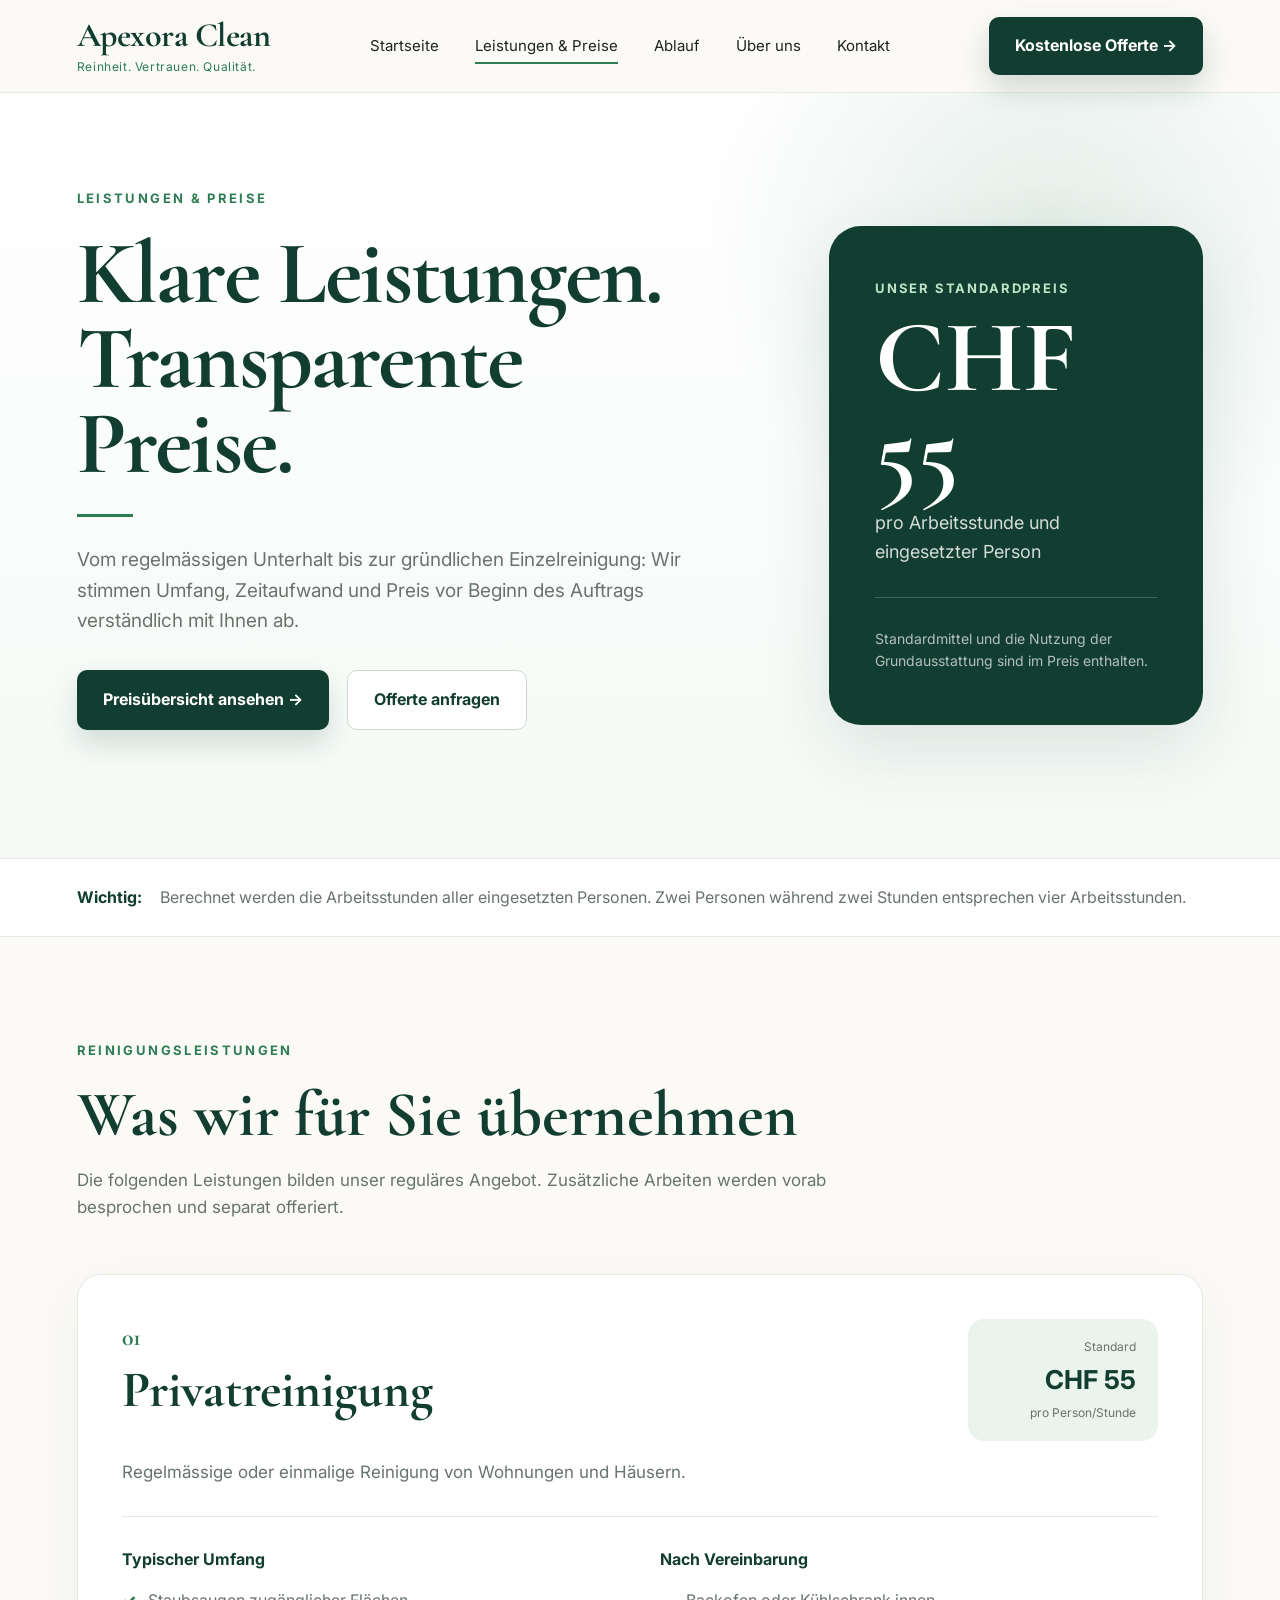
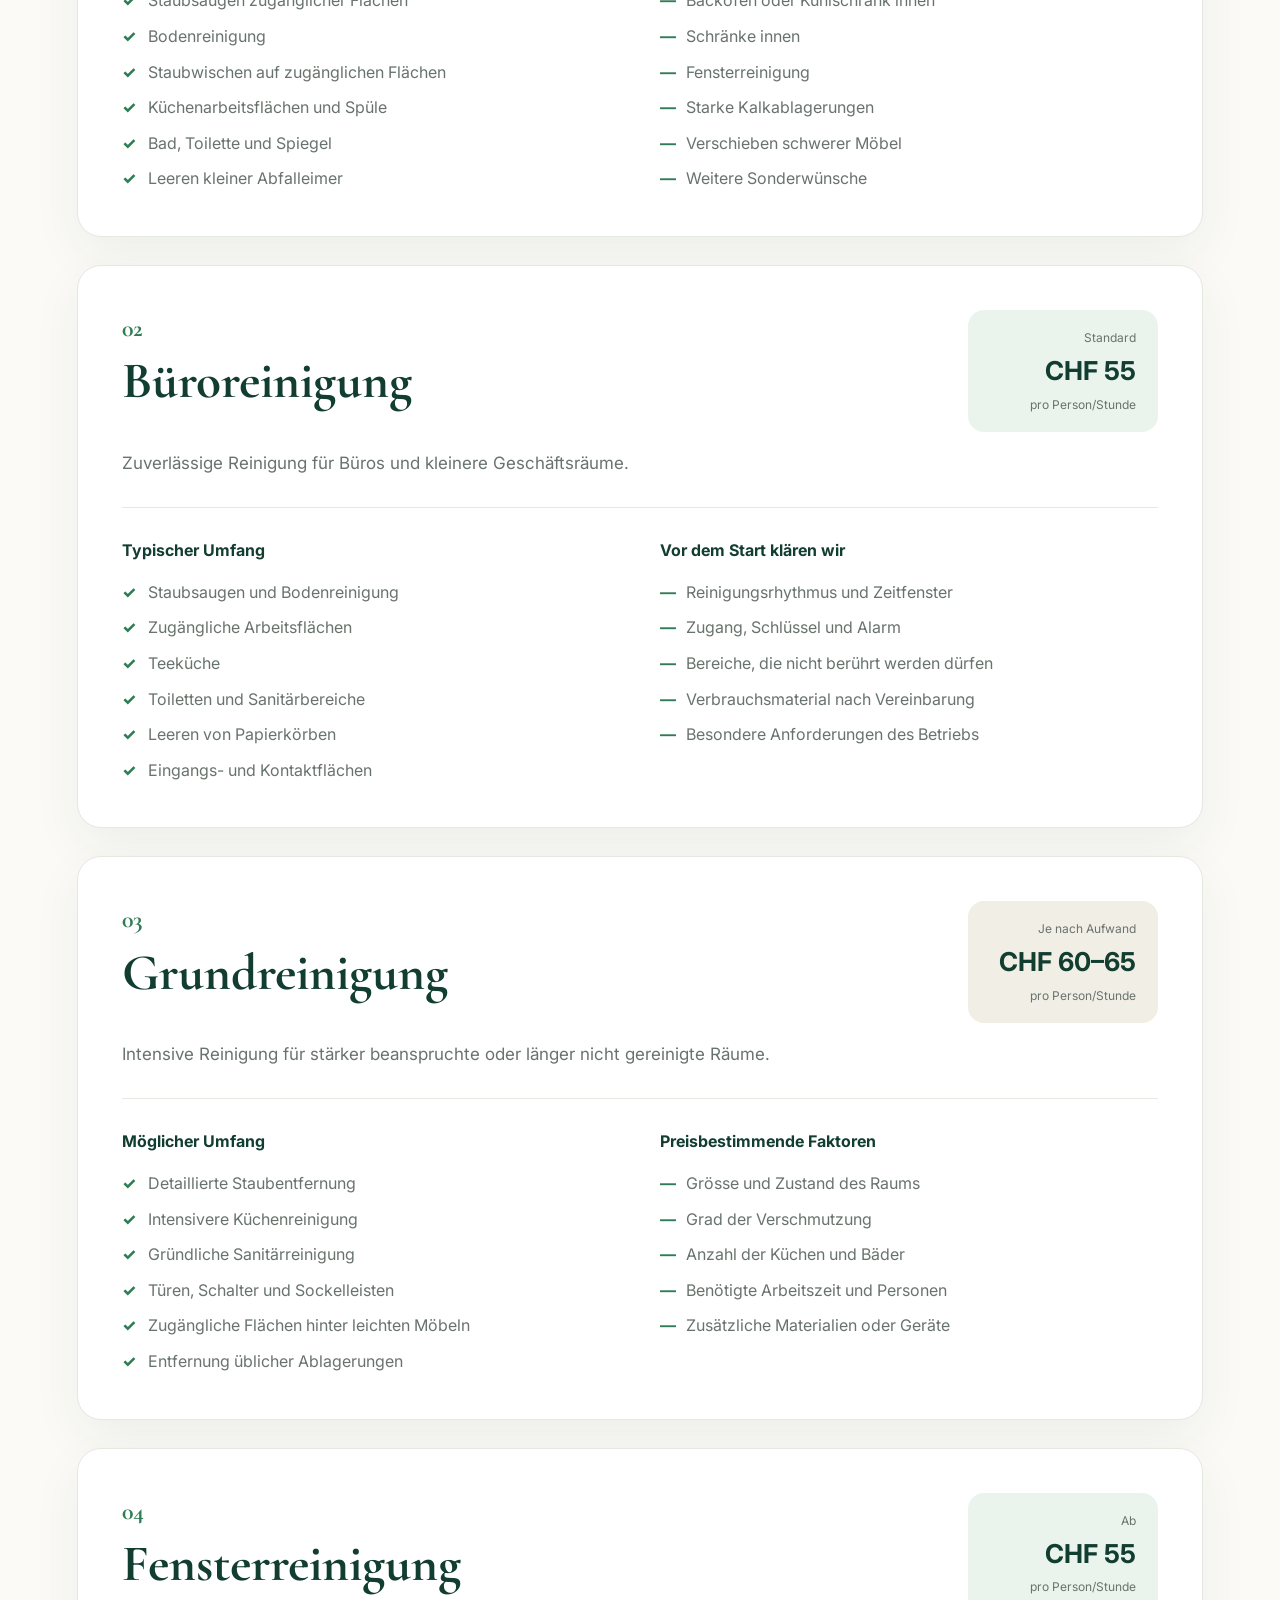
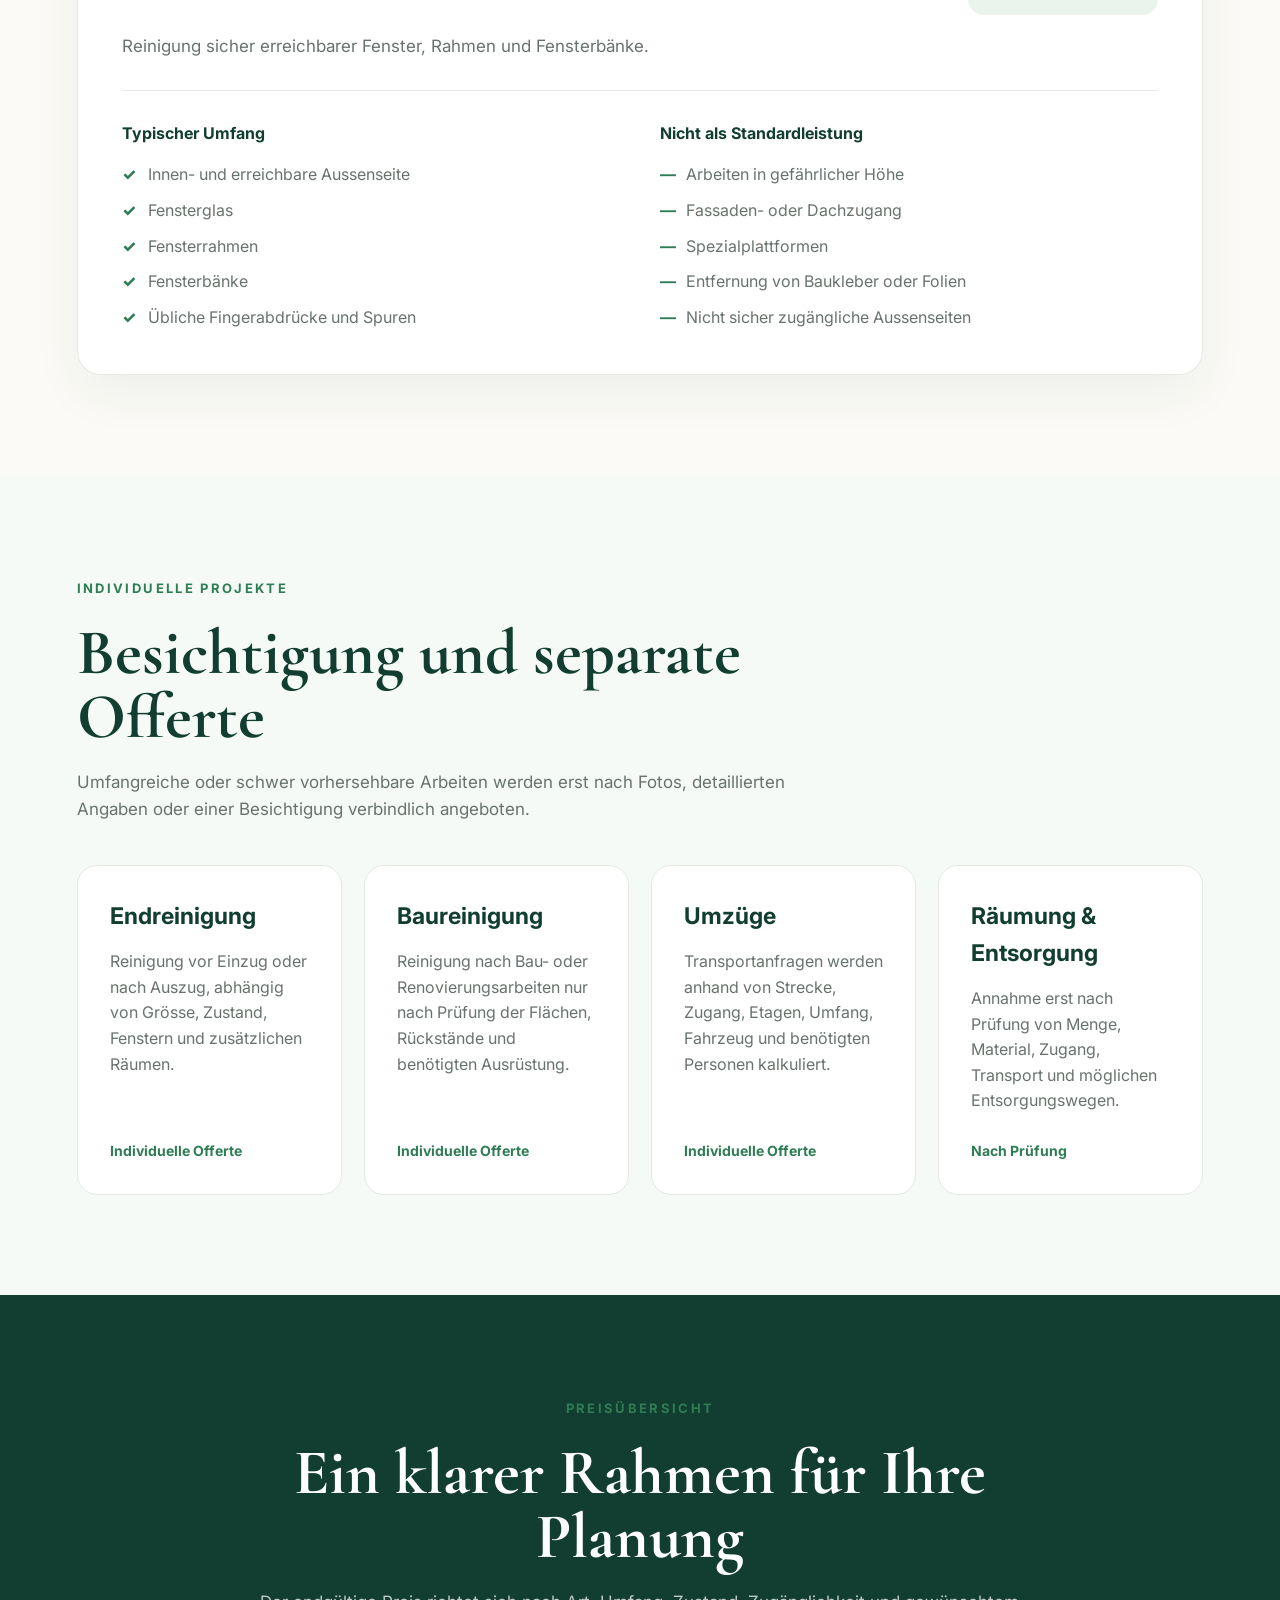
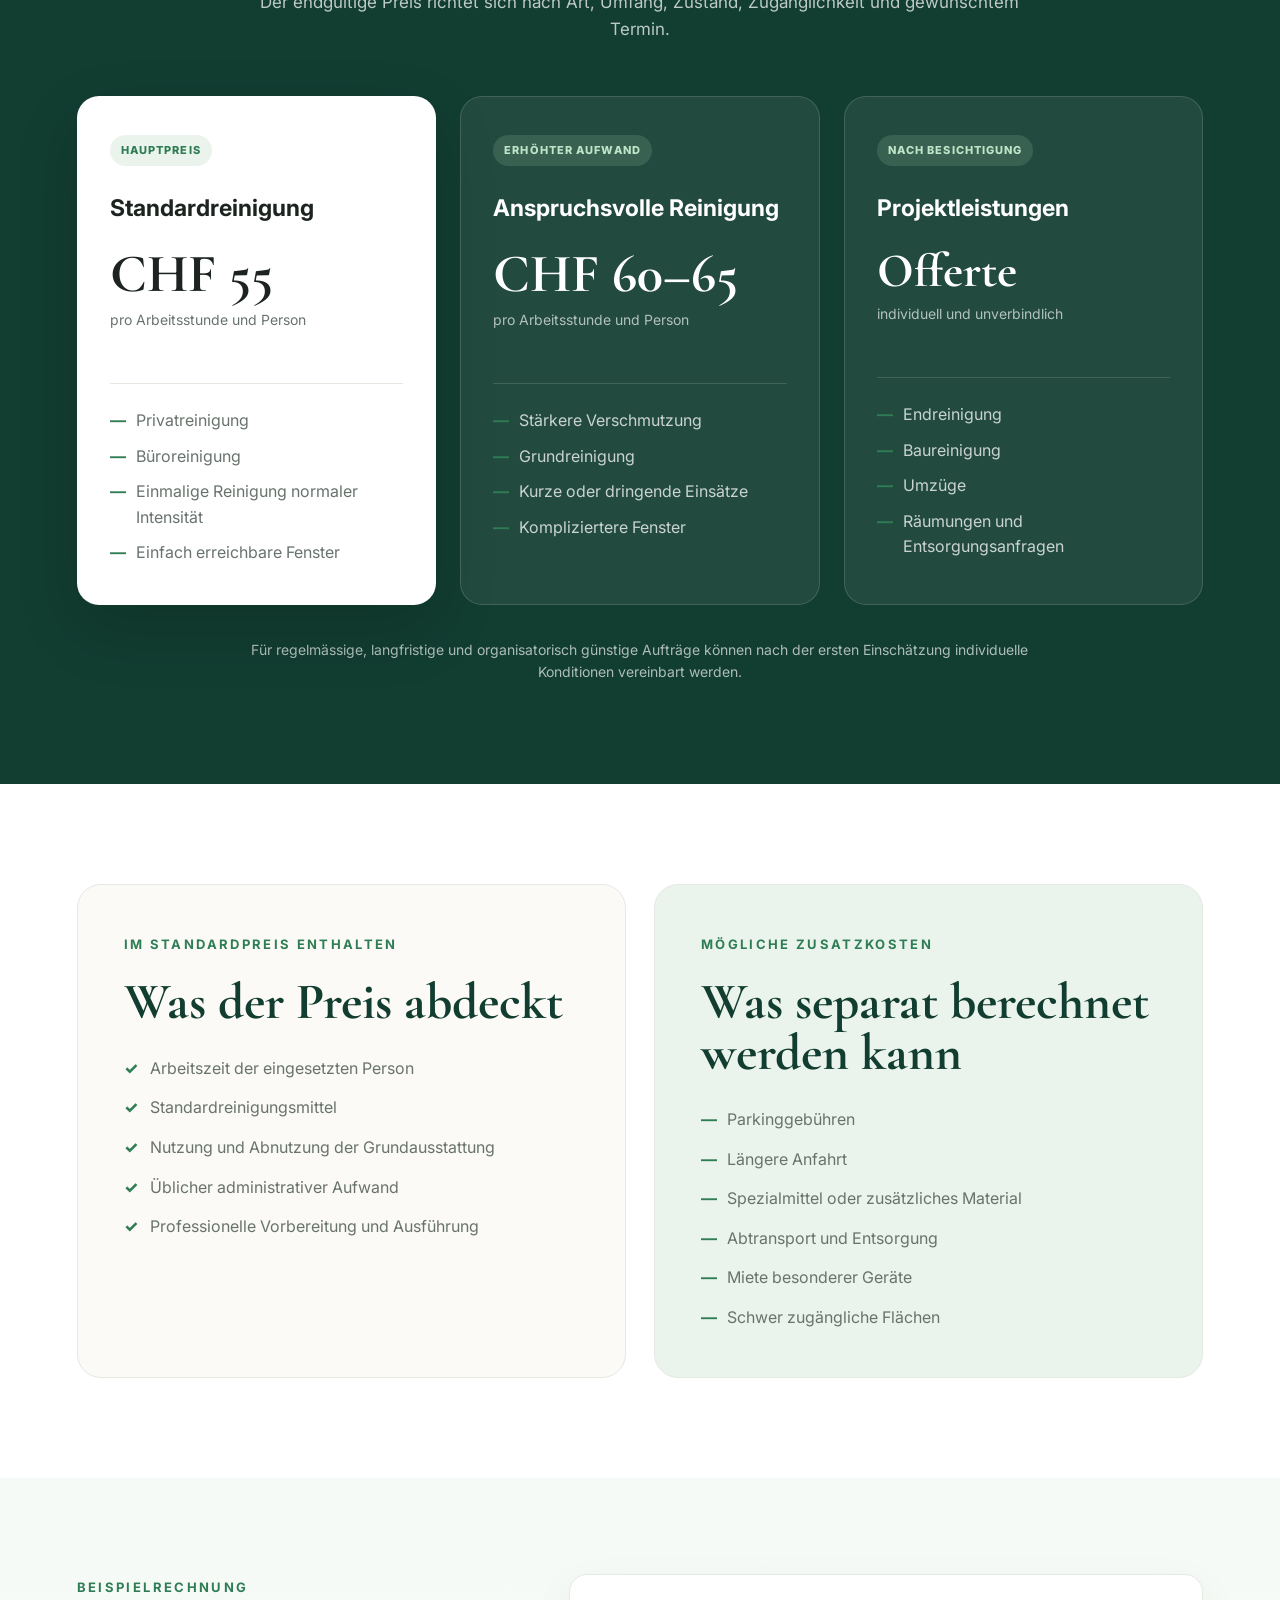
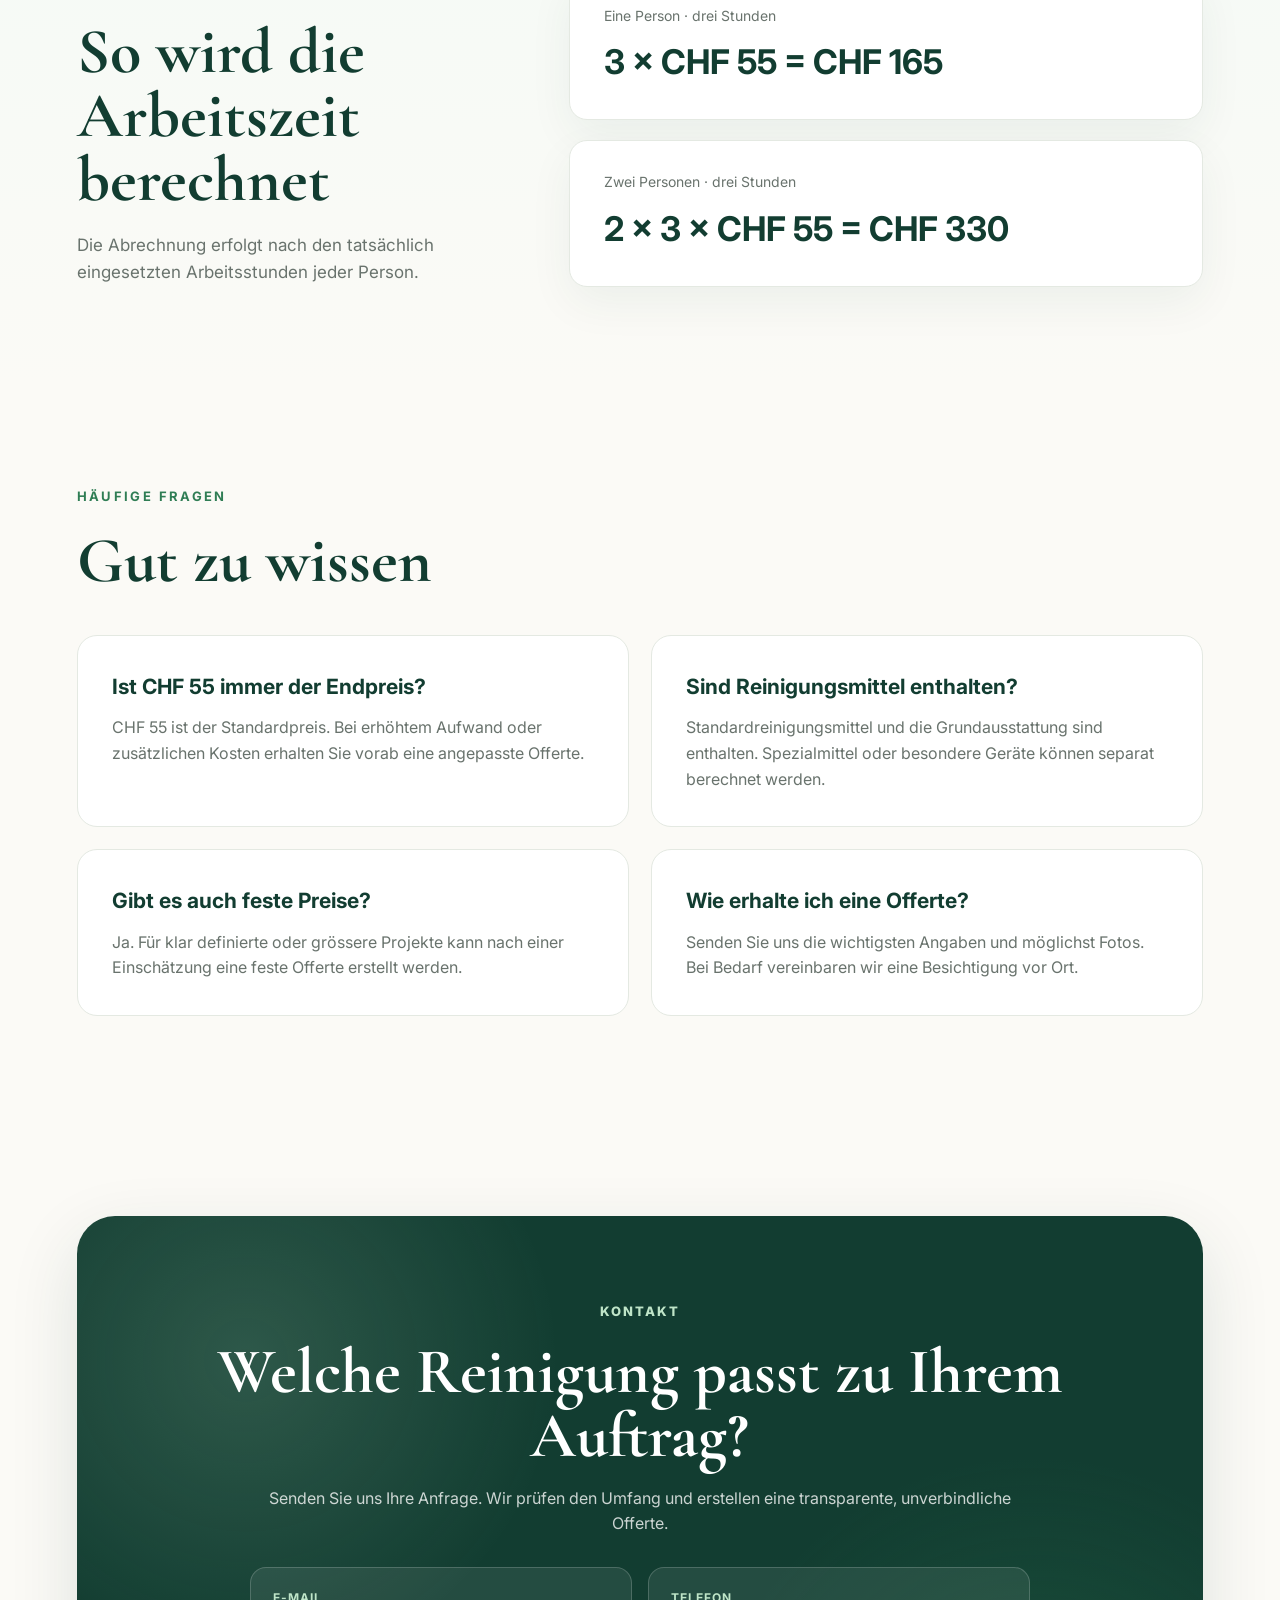
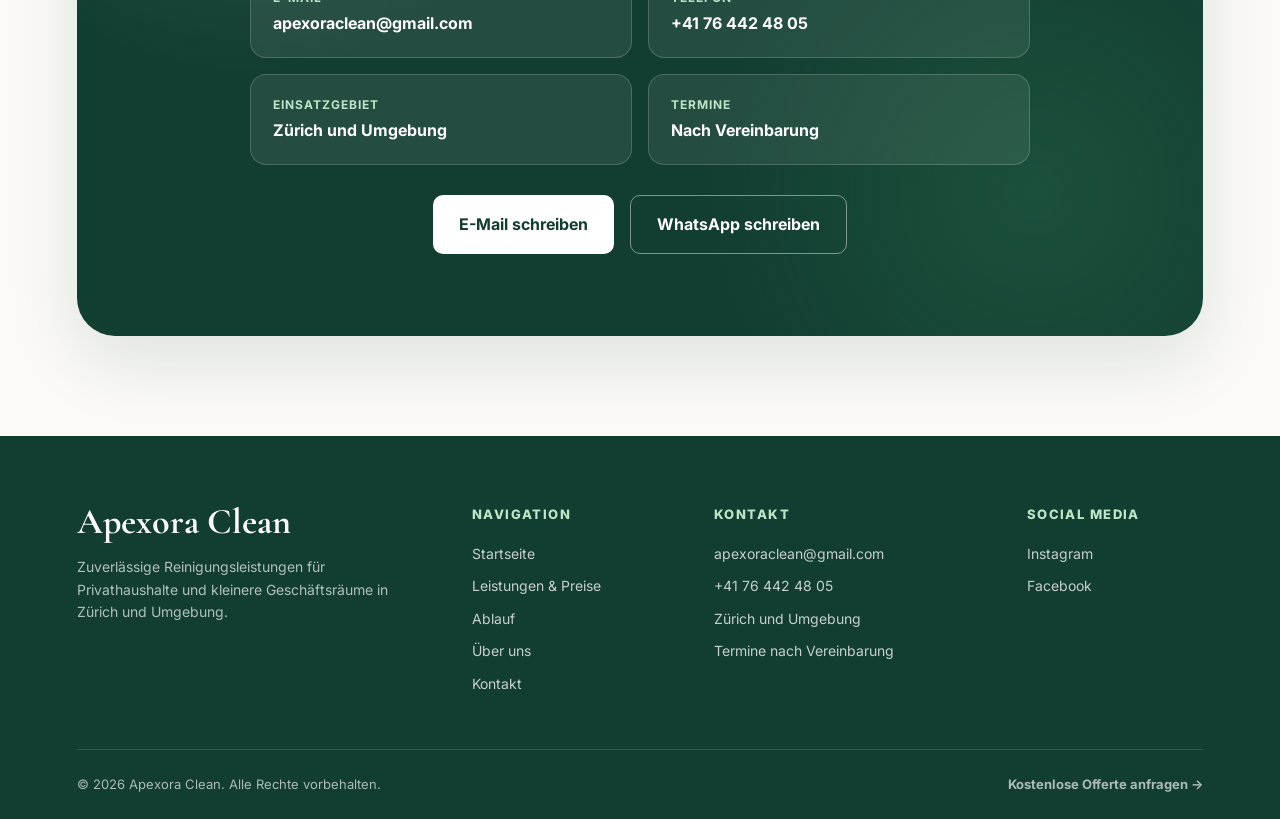
==== leistungen.html @ 1e2c1ddc "Launch Apexora Clean website" ====
<!DOCTYPE html>
<html lang="de">
<head>
  <meta charset="UTF-8">
  <meta name="viewport" content="width=device-width, initial-scale=1.0">

  <title>Leistungen & Preise | Apexora Clean</title>

  <meta
    name="description"
    content="Entdecken Sie die Reinigungsleistungen und Preise von Apexora Clean: Privatreinigung, Büroreinigung, Grundreinigung, Fensterreinigung und individuelle Offerten."
  >
  <meta name="theme-color" content="#123d31">

  <link rel="stylesheet" href="css/style.css">
</head>

<body>

<header class="header">
  <div class="container nav">

    <a href="index.html#start" class="brand" aria-label="Apexora Clean Startseite">
      <span>Apexora Clean</span>
      <small>Reinheit. Vertrauen. Qualität.</small>
    </a>

    <button
      class="menu-toggle"
      type="button"
      aria-label="Navigation öffnen"
      aria-controls="main-menu"
      aria-expanded="false"
    >
      <span></span>
      <span></span>
      <span></span>
    </button>

    <nav class="menu" id="main-menu" aria-label="Hauptnavigation">
      <a href="index.html#start">Startseite</a>
      <a href="leistungen.html" aria-current="page">Leistungen &amp; Preise</a>
      <a href="index.html#prozess">Ablauf</a>
      <a href="index.html#about">Über uns</a>
      <a href="#kontakt">Kontakt</a>
      <a href="#kontakt" class="mobile-nav-cta">Kostenlose Offerte</a>
    </nav>

    <a href="#kontakt" class="nav-btn">Kostenlose Offerte →</a>

  </div>
</header>

<main>

  <section class="page-hero">
    <div class="container page-hero-grid">

      <div class="page-hero-text">
        <span class="eyebrow">Leistungen &amp; Preise</span>

        <h1>
          Klare Leistungen.<br>
          Transparente Preise.
        </h1>

        <p>
          Vom regelmässigen Unterhalt bis zur gründlichen Einzelreinigung:
          Wir stimmen Umfang, Zeitaufwand und Preis vor Beginn des Auftrags
          verständlich mit Ihnen ab.
        </p>

        <div class="hero-actions">
          <a href="#preisuebersicht" class="btn primary">
            Preisübersicht ansehen →
          </a>

          <a href="#kontakt" class="btn secondary">
            Offerte anfragen
          </a>
        </div>
      </div>

      <aside class="price-highlight" aria-label="Standardpreis">
        <span>Unser Standardpreis</span>
        <strong>CHF 55</strong>
        <p>pro Arbeitsstunde und eingesetzter Person</p>

        <div class="price-highlight-line"></div>

        <small>
          Standardmittel und die Nutzung der Grundausstattung
          sind im Preis enthalten.
        </small>
      </aside>

    </div>
  </section>

  <section class="billing-strip" aria-label="Hinweis zur Abrechnung">
    <div class="container billing-strip-inner">
      <strong>Wichtig:</strong>
      <p>
        Berechnet werden die Arbeitsstunden aller eingesetzten Personen.
        Zwei Personen während zwei Stunden entsprechen vier Arbeitsstunden.
      </p>
    </div>
  </section>

  <section class="service-details">
    <div class="container">

      <div class="section-heading">
        <span>Reinigungsleistungen</span>
        <h2>Was wir für Sie übernehmen</h2>
        <p>
          Die folgenden Leistungen bilden unser reguläres Angebot.
          Zusätzliche Arbeiten werden vorab besprochen und separat offeriert.
        </p>
      </div>

      <div class="detail-grid">

        <article class="service-detail-card" id="privatreinigung">
          <div class="detail-card-head">
            <div>
              <span class="service-number">01</span>
              <h3>Privatreinigung</h3>
            </div>
            <div class="price-tag">
              <small>Standard</small>
              <strong>CHF 55</strong>
              <span>pro Person/Stunde</span>
            </div>
          </div>

          <p class="detail-intro">
            Regelmässige oder einmalige Reinigung von Wohnungen und Häusern.
          </p>

          <div class="detail-columns">
            <div>
              <h4>Typischer Umfang</h4>
              <ul class="check-list">
                <li>Staubsaugen zugänglicher Flächen</li>
                <li>Bodenreinigung</li>
                <li>Staubwischen auf zugänglichen Flächen</li>
                <li>Küchenarbeitsflächen und Spüle</li>
                <li>Bad, Toilette und Spiegel</li>
                <li>Leeren kleiner Abfalleimer</li>
              </ul>
            </div>

            <div>
              <h4>Nach Vereinbarung</h4>
              <ul class="plain-list">
                <li>Backofen oder Kühlschrank innen</li>
                <li>Schränke innen</li>
                <li>Fensterreinigung</li>
                <li>Starke Kalkablagerungen</li>
                <li>Verschieben schwerer Möbel</li>
                <li>Weitere Sonderwünsche</li>
              </ul>
            </div>
          </div>
        </article>

        <article class="service-detail-card" id="bueroreinigung">
          <div class="detail-card-head">
            <div>
              <span class="service-number">02</span>
              <h3>Büroreinigung</h3>
            </div>
            <div class="price-tag">
              <small>Standard</small>
              <strong>CHF 55</strong>
              <span>pro Person/Stunde</span>
            </div>
          </div>

          <p class="detail-intro">
            Zuverlässige Reinigung für Büros und kleinere Geschäftsräume.
          </p>

          <div class="detail-columns">
            <div>
              <h4>Typischer Umfang</h4>
              <ul class="check-list">
                <li>Staubsaugen und Bodenreinigung</li>
                <li>Zugängliche Arbeitsflächen</li>
                <li>Teeküche</li>
                <li>Toiletten und Sanitärbereiche</li>
                <li>Leeren von Papierkörben</li>
                <li>Eingangs- und Kontaktflächen</li>
              </ul>
            </div>

            <div>
              <h4>Vor dem Start klären wir</h4>
              <ul class="plain-list">
                <li>Reinigungsrhythmus und Zeitfenster</li>
                <li>Zugang, Schlüssel und Alarm</li>
                <li>Bereiche, die nicht berührt werden dürfen</li>
                <li>Verbrauchsmaterial nach Vereinbarung</li>
                <li>Besondere Anforderungen des Betriebs</li>
              </ul>
            </div>
          </div>
        </article>

        <article class="service-detail-card" id="grundreinigung">
          <div class="detail-card-head">
            <div>
              <span class="service-number">03</span>
              <h3>Grundreinigung</h3>
            </div>
            <div class="price-tag price-tag-premium">
              <small>Je nach Aufwand</small>
              <strong>CHF 60–65</strong>
              <span>pro Person/Stunde</span>
            </div>
          </div>

          <p class="detail-intro">
            Intensive Reinigung für stärker beanspruchte oder länger nicht
            gereinigte Räume.
          </p>

          <div class="detail-columns">
            <div>
              <h4>Möglicher Umfang</h4>
              <ul class="check-list">
                <li>Detaillierte Staubentfernung</li>
                <li>Intensivere Küchenreinigung</li>
                <li>Gründliche Sanitärreinigung</li>
                <li>Türen, Schalter und Sockelleisten</li>
                <li>Zugängliche Flächen hinter leichten Möbeln</li>
                <li>Entfernung üblicher Ablagerungen</li>
              </ul>
            </div>

            <div>
              <h4>Preisbestimmende Faktoren</h4>
              <ul class="plain-list">
                <li>Grösse und Zustand des Raums</li>
                <li>Grad der Verschmutzung</li>
                <li>Anzahl der Küchen und Bäder</li>
                <li>Benötigte Arbeitszeit und Personen</li>
                <li>Zusätzliche Materialien oder Geräte</li>
              </ul>
            </div>
          </div>
        </article>

        <article class="service-detail-card" id="fensterreinigung">
          <div class="detail-card-head">
            <div>
              <span class="service-number">04</span>
              <h3>Fensterreinigung</h3>
            </div>
            <div class="price-tag">
              <small>Ab</small>
              <strong>CHF 55</strong>
              <span>pro Person/Stunde</span>
            </div>
          </div>

          <p class="detail-intro">
            Reinigung sicher erreichbarer Fenster, Rahmen und Fensterbänke.
          </p>

          <div class="detail-columns">
            <div>
              <h4>Typischer Umfang</h4>
              <ul class="check-list">
                <li>Innen- und erreichbare Aussenseite</li>
                <li>Fensterglas</li>
                <li>Fensterrahmen</li>
                <li>Fensterbänke</li>
                <li>Übliche Fingerabdrücke und Spuren</li>
              </ul>
            </div>

            <div>
              <h4>Nicht als Standardleistung</h4>
              <ul class="plain-list">
                <li>Arbeiten in gefährlicher Höhe</li>
                <li>Fassaden- oder Dachzugang</li>
                <li>Spezialplattformen</li>
                <li>Entfernung von Baukleber oder Folien</li>
                <li>Nicht sicher zugängliche Aussenseiten</li>
              </ul>
            </div>
          </div>
        </article>

      </div>

    </div>
  </section>

  <section class="project-services">
    <div class="container">

      <div class="section-heading compact-heading">
        <span>Individuelle Projekte</span>
        <h2>Besichtigung und separate Offerte</h2>
        <p>
          Umfangreiche oder schwer vorhersehbare Arbeiten werden erst nach
          Fotos, detaillierten Angaben oder einer Besichtigung verbindlich angeboten.
        </p>
      </div>

      <div class="project-grid">

        <article class="project-card">
          <h3>Endreinigung</h3>
          <p>
            Reinigung vor Einzug oder nach Auszug, abhängig von Grösse,
            Zustand, Fenstern und zusätzlichen Räumen.
          </p>
          <strong>Individuelle Offerte</strong>
        </article>

        <article class="project-card">
          <h3>Baureinigung</h3>
          <p>
            Reinigung nach Bau- oder Renovierungsarbeiten nur nach Prüfung
            der Flächen, Rückstände und benötigten Ausrüstung.
          </p>
          <strong>Individuelle Offerte</strong>
        </article>

        <article class="project-card">
          <h3>Umzüge</h3>
          <p>
            Transportanfragen werden anhand von Strecke, Zugang, Etagen,
            Umfang, Fahrzeug und benötigten Personen kalkuliert.
          </p>
          <strong>Individuelle Offerte</strong>
        </article>

        <article class="project-card">
          <h3>Räumung &amp; Entsorgung</h3>
          <p>
            Annahme erst nach Prüfung von Menge, Material, Zugang,
            Transport und möglichen Entsorgungswegen.
          </p>
          <strong>Nach Prüfung</strong>
        </article>

      </div>

    </div>
  </section>

  <section class="pricing-overview" id="preisuebersicht">
    <div class="container">

      <div class="section-heading center-light">
        <span>Preisübersicht</span>
        <h2>Ein klarer Rahmen für Ihre Planung</h2>
        <p>
          Der endgültige Preis richtet sich nach Art, Umfang, Zustand,
          Zugänglichkeit und gewünschtem Termin.
        </p>
      </div>

      <div class="pricing-grid">

        <article class="pricing-card featured-pricing">
          <span class="pricing-label">Hauptpreis</span>
          <h3>Standardreinigung</h3>
          <strong class="pricing-value">CHF 55</strong>
          <p class="pricing-unit">pro Arbeitsstunde und Person</p>

          <ul class="pricing-list">
            <li>Privatreinigung</li>
            <li>Büroreinigung</li>
            <li>Einmalige Reinigung normaler Intensität</li>
            <li>Einfach erreichbare Fenster</li>
          </ul>
        </article>

        <article class="pricing-card">
          <span class="pricing-label">Erhöhter Aufwand</span>
          <h3>Anspruchsvolle Reinigung</h3>
          <strong class="pricing-value">CHF 60–65</strong>
          <p class="pricing-unit">pro Arbeitsstunde und Person</p>

          <ul class="pricing-list">
            <li>Stärkere Verschmutzung</li>
            <li>Grundreinigung</li>
            <li>Kurze oder dringende Einsätze</li>
            <li>Kompliziertere Fenster</li>
          </ul>
        </article>

        <article class="pricing-card">
          <span class="pricing-label">Nach Besichtigung</span>
          <h3>Projektleistungen</h3>
          <strong class="pricing-value pricing-text-value">Offerte</strong>
          <p class="pricing-unit">individuell und unverbindlich</p>

          <ul class="pricing-list">
            <li>Endreinigung</li>
            <li>Baureinigung</li>
            <li>Umzüge</li>
            <li>Räumungen und Entsorgungsanfragen</li>
          </ul>
        </article>

      </div>

      <p class="pricing-footnote">
        Für regelmässige, langfristige und organisatorisch günstige Aufträge
        können nach der ersten Einschätzung individuelle Konditionen vereinbart werden.
      </p>

    </div>
  </section>

  <section class="price-info">
    <div class="container price-info-grid">

      <article class="info-card">
        <span>Im Standardpreis enthalten</span>
        <h2>Was der Preis abdeckt</h2>

        <ul class="check-list large-list">
          <li>Arbeitszeit der eingesetzten Person</li>
          <li>Standardreinigungsmittel</li>
          <li>Nutzung und Abnutzung der Grundausstattung</li>
          <li>Üblicher administrativer Aufwand</li>
          <li>Professionelle Vorbereitung und Ausführung</li>
        </ul>
      </article>

      <article class="info-card info-card-soft">
        <span>Mögliche Zusatzkosten</span>
        <h2>Was separat berechnet werden kann</h2>

        <ul class="plain-list large-list">
          <li>Parkinggebühren</li>
          <li>Längere Anfahrt</li>
          <li>Spezialmittel oder zusätzliches Material</li>
          <li>Abtransport und Entsorgung</li>
          <li>Miete besonderer Geräte</li>
          <li>Schwer zugängliche Flächen</li>
        </ul>
      </article>

    </div>
  </section>

  <section class="calculation">
    <div class="container calculation-grid">

      <div class="calculation-text">
        <span>Beispielrechnung</span>
        <h2>So wird die Arbeitszeit berechnet</h2>
        <p>
          Die Abrechnung erfolgt nach den tatsächlich eingesetzten
          Arbeitsstunden jeder Person.
        </p>
      </div>

      <div class="calculation-examples">

        <div class="calculation-card">
          <span>Eine Person · drei Stunden</span>
          <strong>3 × CHF 55 = CHF 165</strong>
        </div>

        <div class="calculation-card">
          <span>Zwei Personen · drei Stunden</span>
          <strong>2 × 3 × CHF 55 = CHF 330</strong>
        </div>

      </div>

    </div>
  </section>

  <section class="faq-section">
    <div class="container">

      <div class="section-heading compact-heading">
        <span>Häufige Fragen</span>
        <h2>Gut zu wissen</h2>
      </div>

      <div class="faq-grid">

        <article class="faq-card">
          <h3>Ist CHF 55 immer der Endpreis?</h3>
          <p>
            CHF 55 ist der Standardpreis. Bei erhöhtem Aufwand oder
            zusätzlichen Kosten erhalten Sie vorab eine angepasste Offerte.
          </p>
        </article>

        <article class="faq-card">
          <h3>Sind Reinigungsmittel enthalten?</h3>
          <p>
            Standardreinigungsmittel und die Grundausstattung sind enthalten.
            Spezialmittel oder besondere Geräte können separat berechnet werden.
          </p>
        </article>

        <article class="faq-card">
          <h3>Gibt es auch feste Preise?</h3>
          <p>
            Ja. Für klar definierte oder grössere Projekte kann nach einer
            Einschätzung eine feste Offerte erstellt werden.
          </p>
        </article>

        <article class="faq-card">
          <h3>Wie erhalte ich eine Offerte?</h3>
          <p>
            Senden Sie uns die wichtigsten Angaben und möglichst Fotos.
            Bei Bedarf vereinbaren wir eine Besichtigung vor Ort.
          </p>
        </article>

      </div>

    </div>
  </section>

  <section class="contact" id="kontakt">
    <div class="container contact-box">

      <span class="contact-kicker">Kontakt</span>

      <h2>Welche Reinigung passt zu Ihrem Auftrag?</h2>

      <p>
        Senden Sie uns Ihre Anfrage. Wir prüfen den Umfang und erstellen
        eine transparente, unverbindliche Offerte.
      </p>

      <div class="contact-details" aria-label="Kontaktdaten">
        <a class="contact-detail" href="mailto:apexoraclean@gmail.com">
          <small>E-Mail</small>
          <strong>apexoraclean@gmail.com</strong>
        </a>

        <a class="contact-detail" href="tel:+41764424805">
          <small>Telefon</small>
          <strong>+41 76 442 48 05</strong>
        </a>

        <div class="contact-detail">
          <small>Einsatzgebiet</small>
          <strong>Zürich und Umgebung</strong>
        </div>

        <div class="contact-detail">
          <small>Termine</small>
          <strong>Nach Vereinbarung</strong>
        </div>
      </div>

      <div class="contact-actions">
        <a
          href="mailto:apexoraclean@gmail.com?subject=Anfrage%20für%20eine%20Offerte"
          class="btn contact-primary"
        >
          E-Mail schreiben
        </a>

        <a
          href="https://wa.me/41764424805?text=Guten%20Tag%2C%20ich%20interessiere%20mich%20f%C3%BCr%20eine%20Offerte%20von%20Apexora%20Clean."
          class="btn contact-secondary"
          target="_blank"
          rel="noopener noreferrer"
        >
          WhatsApp schreiben
        </a>
      </div>

    </div>
  </section>

</main>

<footer class="footer">
  <div class="container footer-main">

    <div class="footer-brand">
      <a href="index.html#start" class="footer-logo">Apexora Clean</a>
      <p>
        Zuverlässige Reinigungsleistungen für Privathaushalte und kleinere
        Geschäftsräume in Zürich und Umgebung.
      </p>
    </div>

    <div class="footer-column">
      <h3>Navigation</h3>
      <a href="index.html#start">Startseite</a>
      <a href="leistungen.html">Leistungen &amp; Preise</a>
      <a href="index.html#prozess">Ablauf</a>
      <a href="index.html#about">Über uns</a>
      <a href="index.html#kontakt">Kontakt</a>
    </div>

    <div class="footer-column">
      <h3>Kontakt</h3>
      <a href="mailto:apexoraclean@gmail.com">apexoraclean@gmail.com</a>
      <a href="tel:+41764424805">+41 76 442 48 05</a>
      <span>Zürich und Umgebung</span>
      <span>Termine nach Vereinbarung</span>
    </div>

    <div class="footer-column">
      <h3>Social Media</h3>
      <a
        href="https://www.instagram.com/apexoraclean/"
        target="_blank"
        rel="noopener noreferrer"
      >
        Instagram
      </a>
      <a
        href="https://www.facebook.com/profile.php?id=61560165885772"
        target="_blank"
        rel="noopener noreferrer"
      >
        Facebook
      </a>
    </div>

  </div>

  <div class="container footer-bottom">
    <p>© 2026 Apexora Clean. Alle Rechte vorbehalten.</p>
    <a href="index.html#kontakt">Kostenlose Offerte anfragen →</a>
  </div>
</footer>

<script src="js/app.js"></script>

</body>
</html>
---- css/style.css ----
@import url("https://fonts.googleapis.com/css2?family=Cormorant+Garamond:wght@500;600;700&family=Inter:wght@400;500;600;700;800&display=swap");

:root {
  --green-dark: #123d31;
  --green-main: #2f7d54;
  --green-soft: #eaf4ec;
  --green-pale: #f5faf6;
  --cream: #fbfaf6;
  --text: #1d2420;
  --muted: #69736d;
  --line: #e4e9e2;
  --white: #ffffff;
  --shadow: 0 24px 70px rgba(18, 61, 49, 0.12);
}

* {
  margin: 0;
  padding: 0;
  box-sizing: border-box;
}

html {
  scroll-behavior: smooth;
  scroll-padding-top: 110px;
}

body {
  min-width: 320px;
  font-family: "Inter", Arial, sans-serif;
  background: var(--cream);
  color: var(--text);
  line-height: 1.6;
}

body.menu-open {
  overflow: hidden;
}

img {
  max-width: 100%;
  display: block;
}

a {
  color: inherit;
  text-decoration: none;
}

button,
a {
  -webkit-tap-highlight-color: transparent;
}

a:focus-visible,
button:focus-visible {
  outline: 3px solid rgba(47, 125, 84, 0.45);
  outline-offset: 4px;
}

.container {
  width: min(1320px, 88%);
  margin: 0 auto;
}

/* HEADER */

.header {
  position: sticky;
  top: 0;
  z-index: 100;
  background: rgba(251, 250, 246, 0.94);
  backdrop-filter: blur(16px);
  border-bottom: 1px solid var(--line);
}

.nav {
  position: relative;
  min-height: 92px;
  display: flex;
  align-items: center;
  justify-content: space-between;
  gap: 32px;
}

.brand {
  display: flex;
  flex-direction: column;
  flex-shrink: 0;
  line-height: 1;
}

.brand span {
  font-family: "Cormorant Garamond", serif;
  font-size: 34px;
  font-weight: 700;
  color: var(--green-dark);
  letter-spacing: -0.5px;
}

.brand small {
  margin-top: 8px;
  font-size: 12px;
  color: var(--green-main);
  letter-spacing: 0.05em;
}

.menu {
  display: flex;
  align-items: center;
  gap: 36px;
  font-size: 15px;
  color: var(--text);
}

.menu a {
  position: relative;
  padding: 8px 0;
}

.menu a::after {
  content: "";
  position: absolute;
  left: 0;
  bottom: 2px;
  width: 0;
  height: 2px;
  background: var(--green-main);
  transition: width 0.25s ease;
}

.menu a:hover::after,
.menu a[aria-current="page"]::after {
  width: 100%;
}

.mobile-nav-cta {
  display: none;
}

.nav-btn {
  flex-shrink: 0;
  padding: 16px 26px;
  border-radius: 10px;
  background: var(--green-dark);
  color: var(--white);
  font-weight: 700;
  box-shadow: 0 14px 30px rgba(18, 61, 49, 0.18);
  transition:
    transform 0.25s ease,
    background 0.25s ease;
}

.nav-btn:hover {
  transform: translateY(-2px);
  background: var(--green-main);
}

.menu-toggle {
  display: none;
  width: 46px;
  height: 46px;
  padding: 10px;
  border: 1px solid var(--line);
  border-radius: 10px;
  background: var(--white);
  cursor: pointer;
}

.menu-toggle span {
  display: block;
  width: 100%;
  height: 2px;
  margin: 5px 0;
  border-radius: 999px;
  background: var(--green-dark);
  transition:
    transform 0.25s ease,
    opacity 0.25s ease;
}

/* SHARED */

.eyebrow,
.section-title span,
.about-text span,
.section-heading > span,
.info-card > span,
.calculation-text > span {
  display: inline-block;
  margin-bottom: 22px;
  color: var(--green-main);
  font-size: 13px;
  font-weight: 700;
  letter-spacing: 0.18em;
  text-transform: uppercase;
}

.btn {
  display: inline-flex;
  align-items: center;
  justify-content: center;
  min-height: 56px;
  padding: 16px 26px;
  border-radius: 10px;
  font-weight: 700;
  text-align: center;
  transition:
    transform 0.25s ease,
    background 0.25s ease,
    border-color 0.25s ease,
    color 0.25s ease;
}

.btn:hover {
  transform: translateY(-2px);
}

.primary {
  background: var(--green-dark);
  color: var(--white);
  box-shadow: 0 14px 28px rgba(18, 61, 49, 0.16);
}

.primary:hover {
  background: var(--green-main);
}

.secondary {
  border: 1px solid #cfd8cf;
  background: var(--white);
  color: var(--green-dark);
}

.secondary:hover {
  border-color: var(--green-main);
}

.inline-link {
  display: inline-flex;
  margin-top: 30px;
  color: var(--green-dark);
  font-weight: 700;
  transition:
    color 0.25s ease,
    transform 0.25s ease;
}

.inline-link:hover {
  color: var(--green-main);
  transform: translateX(4px);
}

.section-heading {
  max-width: 780px;
  margin-bottom: 52px;
}

.section-heading h2,
.info-card h2,
.calculation-text h2 {
  margin-bottom: 20px;
  font-family: "Cormorant Garamond", serif;
  font-size: clamp(44px, 5vw, 72px);
  line-height: 1;
  color: var(--green-dark);
}

.section-heading p,
.calculation-text p {
  color: var(--muted);
  font-size: 17px;
}

.compact-heading {
  margin-bottom: 42px;
}

.center-light {
  margin-right: auto;
  margin-left: auto;
  text-align: center;
}

.center-light h2 {
  color: var(--white);
}

.center-light p {
  color: rgba(255, 255, 255, 0.72);
}

/* HOMEPAGE HERO */

.hero {
  position: relative;
  overflow: hidden;
  background:
    radial-gradient(
      circle at 8% 70%,
      rgba(47, 125, 84, 0.08),
      transparent 28%
    ),
    linear-gradient(180deg, #ffffff 0%, var(--cream) 100%);
  border-bottom: 1px solid var(--line);
}

.hero-grid {
  min-height: 680px;
  display: grid;
  grid-template-columns: 0.95fr 1.05fr;
  align-items: center;
  gap: 70px;
  padding: 70px 0;
}

.hero h1,
.page-hero h1 {
  margin-bottom: 28px;
  font-family: "Cormorant Garamond", serif;
  font-size: clamp(56px, 7vw, 96px);
  line-height: 0.95;
  font-weight: 700;
  color: var(--green-dark);
  letter-spacing: -1.8px;
}

.hero h1::after,
.page-hero h1::after {
  content: "";
  display: block;
  width: 56px;
  height: 3px;
  margin-top: 28px;
  background: var(--green-main);
}

.hero p,
.page-hero-text > p {
  max-width: 620px;
  margin-bottom: 34px;
  color: var(--muted);
  font-size: 19px;
}

.hero-actions {
  display: flex;
  flex-wrap: wrap;
  gap: 18px;
  margin-bottom: 36px;
}

.trust-row {
  display: flex;
  flex-wrap: wrap;
  gap: 22px;
  color: var(--green-dark);
  font-size: 15px;
}

.hero-visual {
  min-height: 520px;
  border-radius: 120px 0 0 120px;
  background:
    linear-gradient(
      rgba(18, 61, 49, 0.08),
      rgba(18, 61, 49, 0.08)
    ),
    url("../slike/logo.png");
  background-size: cover;
  background-position: center;
  box-shadow: var(--shadow);
}

/* VALUES */

.values {
  background: var(--white);
  border-bottom: 1px solid var(--line);
}

.values-grid {
  display: grid;
  grid-template-columns: repeat(4, 1fr);
}

.value-card {
  padding: 38px 34px;
  border-right: 1px solid var(--line);
}

.value-card:last-child {
  border-right: none;
}

.values h3 {
  margin-bottom: 8px;
  color: var(--green-dark);
  font-size: 22px;
}

.values p {
  color: var(--muted);
  font-size: 15px;
}

/* HOMEPAGE SERVICES */

.services {
  padding: 96px 0;
  background: linear-gradient(180deg, var(--green-pale), var(--cream));
}

.services-layout {
  display: grid;
  grid-template-columns: 0.75fr 1.25fr;
  gap: 70px;
  align-items: start;
}

.section-title h2 {
  margin-bottom: 22px;
  font-family: "Cormorant Garamond", serif;
  font-size: clamp(44px, 5vw, 72px);
  line-height: 1;
  color: var(--green-dark);
}

.section-title h2::after {
  content: "";
  display: block;
  width: 58px;
  height: 3px;
  margin-top: 22px;
  background: var(--green-main);
}

.section-title p {
  max-width: 500px;
  color: var(--muted);
  font-size: 17px;
}

.service-grid {
  display: grid;
  grid-template-columns: repeat(2, 1fr);
  gap: 24px;
}

.service-card {
  position: relative;
  min-height: 230px;
  padding: 42px 34px;
  border: 1px solid var(--line);
  border-radius: 18px;
  background: var(--white);
  box-shadow: 0 18px 50px rgba(18, 61, 49, 0.06);
  transition:
    transform 0.25s ease,
    box-shadow 0.25s ease,
    border-color 0.25s ease;
}

.service-card:hover {
  transform: translateY(-6px);
  border-color: rgba(47, 125, 84, 0.35);
  box-shadow: var(--shadow);
}

.service-card h3 {
  margin-bottom: 14px;
  color: var(--green-dark);
  font-size: 24px;
}

.service-card p {
  padding-bottom: 36px;
  color: var(--muted);
}

.card-link {
  position: absolute;
  right: 34px;
  bottom: 28px;
  left: 34px;
  color: var(--green-main);
  font-size: 14px;
  font-weight: 700;
}

.services-note {
  margin-top: 26px;
  padding: 20px 22px;
  border-left: 3px solid var(--green-main);
  border-radius: 8px;
  background: rgba(47, 125, 84, 0.08);
  color: var(--muted);
  font-size: 15px;
  line-height: 1.7;
}

/* ABOUT */

.about {
  padding: 100px 0;
  background: var(--white);
}

.about-grid {
  display: grid;
  grid-template-columns: 0.9fr 1.1fr;
  gap: 80px;
  align-items: center;
}

.about-image {
  padding: 28px;
  border-radius: 36px;
  background: var(--green-soft);
}

.about-image img {
  width: 100%;
  border-radius: 28px;
}

.about-text h2 {
  margin-bottom: 24px;
  font-family: "Cormorant Garamond", serif;
  font-size: clamp(44px, 5vw, 72px);
  line-height: 1;
  color: var(--green-dark);
}

.about-text p {
  max-width: 680px;
  color: var(--muted);
  font-size: 18px;
}

.about-text ul {
  display: grid;
  gap: 14px;
  margin-top: 28px;
  list-style: none;
}

.about-text li {
  color: var(--green-dark);
  font-weight: 600;
}

.about-text li::before {
  content: "✓";
  margin-right: 10px;
  color: var(--green-main);
}

/* PROCESS */

.process {
  padding: 100px 0;
  background: var(--green-dark);
  color: var(--white);
}

.center {
  margin-bottom: 52px;
  text-align: center;
}

.center h2 {
  color: var(--white);
}

.center h2::after {
  margin-right: auto;
  margin-left: auto;
  background: var(--green-soft);
}

.process-grid {
  display: grid;
  grid-template-columns: repeat(4, 1fr);
  gap: 22px;
}

.process-step {
  padding: 34px;
  border: 1px solid rgba(255, 255, 255, 0.14);
  border-radius: 22px;
  background: rgba(255, 255, 255, 0.08);
}

.process-grid strong {
  color: #bfe5c8;
  font-family: "Cormorant Garamond", serif;
  font-size: 42px;
}

.process-grid h3 {
  margin: 16px 0 8px;
  font-size: 24px;
}

.process-grid p {
  color: rgba(255, 255, 255, 0.72);
}

/* SECOND PAGE HERO */

.page-hero {
  position: relative;
  overflow: hidden;
  padding: 92px 0;
  background:
    radial-gradient(
      circle at 82% 18%,
      rgba(47, 125, 84, 0.12),
      transparent 28%
    ),
    linear-gradient(180deg, #ffffff 0%, var(--green-pale) 100%);
  border-bottom: 1px solid var(--line);
}

.page-hero-grid {
  display: grid;
  grid-template-columns: 1.15fr 0.65fr;
  align-items: center;
  gap: 90px;
}

.price-highlight {
  padding: 52px 46px;
  border-radius: 32px;
  background: var(--green-dark);
  color: var(--white);
  box-shadow: var(--shadow);
}

.price-highlight > span {
  display: block;
  margin-bottom: 12px;
  color: #bfe5c8;
  font-size: 13px;
  font-weight: 700;
  letter-spacing: 0.14em;
  text-transform: uppercase;
}

.price-highlight strong {
  display: block;
  font-family: "Cormorant Garamond", serif;
  font-size: clamp(72px, 8vw, 112px);
  line-height: 0.9;
}

.price-highlight p {
  margin-top: 14px;
  color: rgba(255, 255, 255, 0.82);
  font-size: 18px;
}

.price-highlight-line {
  height: 1px;
  margin: 30px 0;
  background: rgba(255, 255, 255, 0.2);
}

.price-highlight small {
  display: block;
  color: rgba(255, 255, 255, 0.68);
  font-size: 14px;
}

.billing-strip {
  background: var(--white);
  border-bottom: 1px solid var(--line);
}

.billing-strip-inner {
  display: flex;
  align-items: center;
  gap: 18px;
  padding-top: 26px;
  padding-bottom: 26px;
}

.billing-strip strong {
  flex-shrink: 0;
  color: var(--green-dark);
}

.billing-strip p {
  color: var(--muted);
}

/* SERVICE DETAILS */

.service-details {
  padding: 100px 0;
  background: var(--cream);
}

.detail-grid {
  display: grid;
  gap: 28px;
}

.service-detail-card {
  scroll-margin-top: 125px;
  padding: 44px;
  border: 1px solid var(--line);
  border-radius: 24px;
  background: var(--white);
  box-shadow: 0 18px 50px rgba(18, 61, 49, 0.06);
}

.detail-card-head {
  display: flex;
  align-items: flex-start;
  justify-content: space-between;
  gap: 32px;
  margin-bottom: 18px;
}

.service-number {
  display: block;
  margin-bottom: 8px;
  color: var(--green-main);
  font-family: "Cormorant Garamond", serif;
  font-size: 24px;
  font-weight: 700;
}

.detail-card-head h3 {
  color: var(--green-dark);
  font-family: "Cormorant Garamond", serif;
  font-size: clamp(38px, 4vw, 54px);
  line-height: 1;
}

.price-tag {
  min-width: 190px;
  padding: 18px 22px;
  border-radius: 16px;
  background: var(--green-soft);
  text-align: right;
}

.price-tag small,
.price-tag span {
  display: block;
  color: var(--muted);
  font-size: 12px;
}

.price-tag strong {
  display: block;
  margin: 3px 0;
  color: var(--green-dark);
  font-size: 26px;
}

.price-tag-premium {
  background: #f1eee5;
}

.detail-intro {
  max-width: 780px;
  margin-bottom: 30px;
  color: var(--muted);
  font-size: 17px;
}

.detail-columns {
  display: grid;
  grid-template-columns: repeat(2, 1fr);
  gap: 40px;
  padding-top: 30px;
  border-top: 1px solid var(--line);
}

.detail-columns h4 {
  margin-bottom: 16px;
  color: var(--green-dark);
  font-size: 16px;
}

.check-list,
.plain-list,
.pricing-list {
  display: grid;
  gap: 10px;
  list-style: none;
}

.check-list li,
.plain-list li,
.pricing-list li {
  position: relative;
  padding-left: 26px;
  color: var(--muted);
}

.check-list li::before {
  content: "✓";
  position: absolute;
  left: 0;
  color: var(--green-main);
  font-weight: 800;
}

.plain-list li::before,
.pricing-list li::before {
  content: "—";
  position: absolute;
  left: 0;
  color: var(--green-main);
  font-weight: 700;
}

/* PROJECT SERVICES */

.project-services {
  padding: 100px 0;
  background: var(--green-pale);
}

.project-grid {
  display: grid;
  grid-template-columns: repeat(4, 1fr);
  gap: 22px;
}

.project-card {
  display: flex;
  flex-direction: column;
  min-height: 270px;
  padding: 32px;
  border: 1px solid var(--line);
  border-radius: 20px;
  background: var(--white);
}

.project-card h3 {
  margin-bottom: 14px;
  color: var(--green-dark);
  font-size: 23px;
}

.project-card p {
  margin-bottom: 26px;
  color: var(--muted);
}

.project-card strong {
  margin-top: auto;
  color: var(--green-main);
  font-size: 14px;
}

/* PRICING */

.pricing-overview {
  padding: 100px 0;
  background: var(--green-dark);
  color: var(--white);
}

.pricing-grid {
  display: grid;
  grid-template-columns: repeat(3, 1fr);
  gap: 24px;
}

.pricing-card {
  padding: 38px 32px;
  border: 1px solid rgba(255, 255, 255, 0.14);
  border-radius: 22px;
  background: rgba(255, 255, 255, 0.07);
}

.featured-pricing {
  background: var(--white);
  color: var(--text);
  transform: translateY(-10px);
  box-shadow: 0 24px 65px rgba(0, 0, 0, 0.14);
}

.pricing-label {
  display: inline-flex;
  margin-bottom: 24px;
  padding: 7px 11px;
  border-radius: 999px;
  background: rgba(191, 229, 200, 0.14);
  color: #bfe5c8;
  font-size: 11px;
  font-weight: 800;
  letter-spacing: 0.1em;
  text-transform: uppercase;
}

.featured-pricing .pricing-label {
  background: var(--green-soft);
  color: var(--green-main);
}

.pricing-card h3 {
  margin-bottom: 20px;
  font-size: 23px;
}

.pricing-value {
  display: block;
  font-family: "Cormorant Garamond", serif;
  font-size: 54px;
  line-height: 1;
}

.pricing-text-value {
  font-size: 48px;
}

.pricing-unit {
  min-height: 50px;
  margin: 8px 0 24px;
  color: rgba(255, 255, 255, 0.66);
  font-size: 14px;
}

.featured-pricing .pricing-unit,
.featured-pricing .pricing-list li {
  color: var(--muted);
}

.pricing-list {
  padding-top: 24px;
  border-top: 1px solid rgba(255, 255, 255, 0.14);
}

.featured-pricing .pricing-list {
  border-top-color: var(--line);
}

.pricing-list li {
  color: rgba(255, 255, 255, 0.76);
}

.pricing-footnote {
  max-width: 840px;
  margin: 34px auto 0;
  color: rgba(255, 255, 255, 0.66);
  text-align: center;
  font-size: 14px;
}

/* PRICE INFO */

.price-info {
  padding: 100px 0;
  background: var(--white);
}

.price-info-grid {
  display: grid;
  grid-template-columns: repeat(2, 1fr);
  gap: 28px;
}

.info-card {
  padding: 46px;
  border: 1px solid var(--line);
  border-radius: 24px;
  background: var(--cream);
}

.info-card-soft {
  background: var(--green-soft);
}

.info-card h2 {
  font-size: clamp(38px, 4vw, 56px);
}

.large-list {
  gap: 14px;
  margin-top: 28px;
}

/* CALCULATION */

.calculation {
  padding: 96px 0;
  background: linear-gradient(180deg, var(--green-pale), var(--cream));
}

.calculation-grid {
  display: grid;
  grid-template-columns: 0.8fr 1.2fr;
  align-items: center;
  gap: 70px;
}

.calculation-examples {
  display: grid;
  gap: 20px;
}

.calculation-card {
  padding: 30px 34px;
  border: 1px solid var(--line);
  border-radius: 18px;
  background: var(--white);
  box-shadow: 0 16px 45px rgba(18, 61, 49, 0.06);
}

.calculation-card span {
  display: block;
  margin-bottom: 8px;
  color: var(--muted);
  font-size: 14px;
}

.calculation-card strong {
  color: var(--green-dark);
  font-size: clamp(24px, 3vw, 34px);
}

/* FAQ */

.faq-section {
  padding: 100px 0;
  background: var(--cream);
}

.faq-grid {
  display: grid;
  grid-template-columns: repeat(2, 1fr);
  gap: 22px;
}

.faq-card {
  padding: 34px;
  border: 1px solid var(--line);
  border-radius: 20px;
  background: var(--white);
}

.faq-card h3 {
  margin-bottom: 12px;
  color: var(--green-dark);
  font-size: 21px;
}

.faq-card p {
  color: var(--muted);
}

/* CONTACT */

.contact-kicker {
  display: inline-block;
  margin-bottom: 18px;
  color: #bfe5c8;
  font-size: 13px;
  font-weight: 800;
  letter-spacing: 0.16em;
  text-transform: uppercase;
}

.contact {
  padding: 100px 0;
  background: var(--cream);
}

.contact-box {
  position: relative;
  overflow: hidden;
  padding: 82px 36px;
  border-radius: 38px;
  background:
    radial-gradient(
      circle at 15% 20%,
      rgba(191, 229, 200, 0.16),
      transparent 28%
    ),
    radial-gradient(
      circle at 85% 80%,
      rgba(47, 125, 84, 0.3),
      transparent 30%
    ),
    var(--green-dark);
  color: var(--white);
  text-align: center;
  box-shadow: var(--shadow);
}

.contact-box h2 {
  max-width: 1050px;
  margin: 0 auto 18px;
  font-family: "Cormorant Garamond", serif;
  font-size: clamp(44px, 5vw, 72px);
  line-height: 1;
}

.contact-box p {
  max-width: 800px;
  margin: 0 auto 30px;
  color: rgba(255, 255, 255, 0.78);
}

.contact-details {
  display: grid;
  grid-template-columns: repeat(2, minmax(0, 1fr));
  gap: 16px;
  max-width: 780px;
  margin: 0 auto 30px;
}

.contact-detail {
  display: flex;
  flex-direction: column;
  gap: 4px;
  padding: 20px 22px;
  border: 1px solid rgba(255, 255, 255, 0.18);
  border-radius: 16px;
  background: rgba(255, 255, 255, 0.08);
  text-align: left;
  transition:
    transform 0.25s ease,
    border-color 0.25s ease,
    background 0.25s ease;
}

.contact-detail:hover {
  transform: translateY(-2px);
  border-color: rgba(255, 255, 255, 0.45);
  background: rgba(255, 255, 255, 0.12);
}

.contact-detail small {
  color: #bfe5c8;
  font-size: 12px;
  font-weight: 700;
  letter-spacing: 0.08em;
  text-transform: uppercase;
}

.contact-detail strong {
  color: var(--white);
  font-size: 16px;
  overflow-wrap: anywhere;
}

.contact-actions {
  display: flex;
  flex-wrap: wrap;
  justify-content: center;
  gap: 16px;
}

.contact-primary {
  background: var(--white);
  color: var(--green-dark);
}

.contact-primary:hover {
  background: var(--green-soft);
}

.contact-secondary {
  border: 1px solid rgba(255, 255, 255, 0.45);
  background: transparent;
  color: var(--white);
}

.contact-secondary:hover {
  border-color: var(--white);
  background: rgba(255, 255, 255, 0.08);
}

/* FOOTER */

.footer {
  padding: 68px 0 0;
  background: var(--green-dark);
  color: var(--white);
}

.footer-main {
  display: grid;
  grid-template-columns: 1.45fr 0.8fr 1.1fr 0.75fr;
  gap: 54px;
  padding-bottom: 54px;
}

.footer-brand {
  max-width: 390px;
}

.footer-logo {
  display: inline-block;
  margin-bottom: 16px;
  font-family: "Cormorant Garamond", serif;
  color: var(--white);
  font-size: 36px;
  font-weight: 700;
  line-height: 1;
}

.footer-brand p {
  color: rgba(255, 255, 255, 0.68);
  font-size: 14px;
}

.footer-column {
  display: flex;
  flex-direction: column;
  align-items: flex-start;
  gap: 10px;
}

.footer-column h3 {
  margin-bottom: 8px;
  color: #bfe5c8;
  font-size: 13px;
  font-weight: 800;
  letter-spacing: 0.11em;
  text-transform: uppercase;
}

.footer-column a,
.footer-column span {
  color: rgba(255, 255, 255, 0.76);
  font-size: 14px;
  overflow-wrap: anywhere;
}

.footer a {
  transition: color 0.25s ease;
}

.footer a:hover {
  color: #bfe5c8;
}

.footer-bottom {
  display: flex;
  align-items: center;
  justify-content: space-between;
  gap: 24px;
  padding-top: 24px;
  padding-bottom: 24px;
  border-top: 1px solid rgba(255, 255, 255, 0.14);
}

.footer-bottom p,
.footer-bottom a {
  color: rgba(255, 255, 255, 0.65);
  font-size: 13px;
}

.footer-bottom a {
  font-weight: 700;
}

/* ANIMATION */

.hidden {
  opacity: 0;
  transform: translateY(24px);
  transition:
    opacity 0.65s ease,
    transform 0.65s ease;
}

.show {
  opacity: 1;
  transform: translateY(0);
}

/* RESPONSIVE */

@media (max-width: 1160px) {
  .menu {
    gap: 24px;
  }

  .nav-btn {
    padding: 14px 19px;
  }

  .project-grid {
    grid-template-columns: repeat(2, 1fr);
  }
}

@media (max-width: 1000px) {
  html {
    scroll-padding-top: 90px;
  }

  .nav {
    min-height: 82px;
  }

  .menu-toggle {
    display: block;
    order: 3;
  }

  .nav-btn {
    display: none;
  }

  .menu {
    position: absolute;
    top: calc(100% + 1px);
    right: 0;
    left: 0;
    display: grid;
    gap: 4px;
    max-height: 0;
    padding: 0 22px;
    overflow: hidden;
    border: 1px solid transparent;
    border-radius: 0 0 18px 18px;
    background: rgba(251, 250, 246, 0.99);
    box-shadow: 0 22px 45px rgba(18, 61, 49, 0.12);
    opacity: 0;
    pointer-events: none;
    transform: translateY(-10px);
    transition:
      max-height 0.3s ease,
      padding 0.3s ease,
      opacity 0.25s ease,
      transform 0.25s ease;
  }

  .menu.is-open {
    max-height: 520px;
    padding: 18px 22px 22px;
    border-color: var(--line);
    opacity: 1;
    pointer-events: auto;
    transform: translateY(0);
  }

  .menu a {
    padding: 12px 4px;
  }

  .menu a::after {
    display: none;
  }

  .mobile-nav-cta {
    display: inline-flex;
    justify-content: center;
    margin-top: 8px;
    border-radius: 10px;
    background: var(--green-dark);
    color: var(--white);
    font-weight: 700;
  }

  .menu-toggle.is-open span:nth-child(1) {
    transform: translateY(7px) rotate(45deg);
  }

  .menu-toggle.is-open span:nth-child(2) {
    opacity: 0;
  }

  .menu-toggle.is-open span:nth-child(3) {
    transform: translateY(-7px) rotate(-45deg);
  }

  .hero-grid,
  .services-layout,
  .about-grid,
  .page-hero-grid,
  .calculation-grid {
    grid-template-columns: 1fr;
  }

  .hero-grid,
  .page-hero-grid {
    gap: 48px;
  }

  .hero-visual {
    min-height: 500px;
    border-radius: 48px;
  }

  .services-layout,
  .about-grid,
  .calculation-grid {
    gap: 52px;
  }

  .values-grid,
  .process-grid {
    grid-template-columns: repeat(2, 1fr);
  }

  .value-card:nth-child(2) {
    border-right: none;
  }

  .value-card:nth-child(-n + 2) {
    border-bottom: 1px solid var(--line);
  }

  .pricing-grid {
    grid-template-columns: 1fr;
  }

  .featured-pricing {
    transform: none;
  }

  .price-info-grid {
    grid-template-columns: 1fr;
  }

  .footer-main {
    grid-template-columns: repeat(2, minmax(0, 1fr));
  }
}

@media (max-width: 760px) {
  .detail-card-head {
    display: grid;
  }

  .price-tag {
    width: 100%;
    text-align: left;
  }

  .detail-columns {
    grid-template-columns: 1fr;
  }

  .project-grid,
  .faq-grid {
    grid-template-columns: 1fr;
  }

  .billing-strip-inner {
    align-items: flex-start;
    flex-direction: column;
    gap: 6px;
  }
}

@media (max-width: 650px) {
  .container {
    width: min(100% - 34px, 1320px);
  }

  .brand span {
    font-size: 28px;
  }

  .brand small {
    font-size: 10px;
  }

  .hero-grid {
    min-height: auto;
    padding: 54px 0;
  }

  .page-hero {
    padding: 64px 0;
  }

  .eyebrow {
    font-size: 11px;
    letter-spacing: 0.12em;
  }

  .hero h1,
  .page-hero h1 {
    font-size: 52px;
  }

  .hero p,
  .page-hero-text > p {
    font-size: 17px;
  }

  .hero-actions,
  .contact-actions,
  .contact-details {
    display: grid;
    grid-template-columns: 1fr;
  }

  .btn {
    width: 100%;
  }

  .trust-row {
    display: grid;
    gap: 10px;
  }

  .hero-visual {
    min-height: 380px;
    border-radius: 32px;
    background-position: 60% center;
  }

  .price-highlight {
    padding: 40px 28px;
  }

  .price-highlight strong {
    font-size: 74px;
  }

  .values-grid,
  .service-grid,
  .process-grid {
    grid-template-columns: 1fr;
  }

  .value-card {
    border-right: none;
    border-bottom: 1px solid var(--line);
  }

  .value-card:last-child {
    border-bottom: none;
  }

  .services,
  .about,
  .process,
  .contact,
  .service-details,
  .project-services,
  .pricing-overview,
  .price-info,
  .calculation,
  .faq-section {
    padding: 72px 0;
  }

  .service-card,
  .service-detail-card,
  .info-card {
    min-height: auto;
    padding: 30px 24px;
  }

  .about-image {
    padding: 16px;
    border-radius: 26px;
  }

  .about-image img {
    border-radius: 20px;
  }

  .process-step {
    padding: 28px;
  }

  .project-card,
  .pricing-card,
  .faq-card,
  .calculation-card {
    padding: 28px 24px;
  }

  .contact-box {
    padding: 58px 22px;
    border-radius: 28px;
  }

  .footer {
    padding-top: 54px;
  }

  .footer-main {
    grid-template-columns: 1fr;
    gap: 34px;
    padding-bottom: 38px;
  }

  .footer-brand {
    max-width: none;
  }

  .footer-bottom {
    align-items: flex-start;
    flex-direction: column;
    gap: 10px;
  }
}

@media (prefers-reduced-motion: reduce) {
  html {
    scroll-behavior: auto;
  }

  *,
  *::before,
  *::after {
    scroll-behavior: auto !important;
    animation-duration: 0.01ms !important;
    animation-iteration-count: 1 !important;
    transition-duration: 0.01ms !important;
  }

  .hidden {
    opacity: 1;
    transform: none;
  }
}
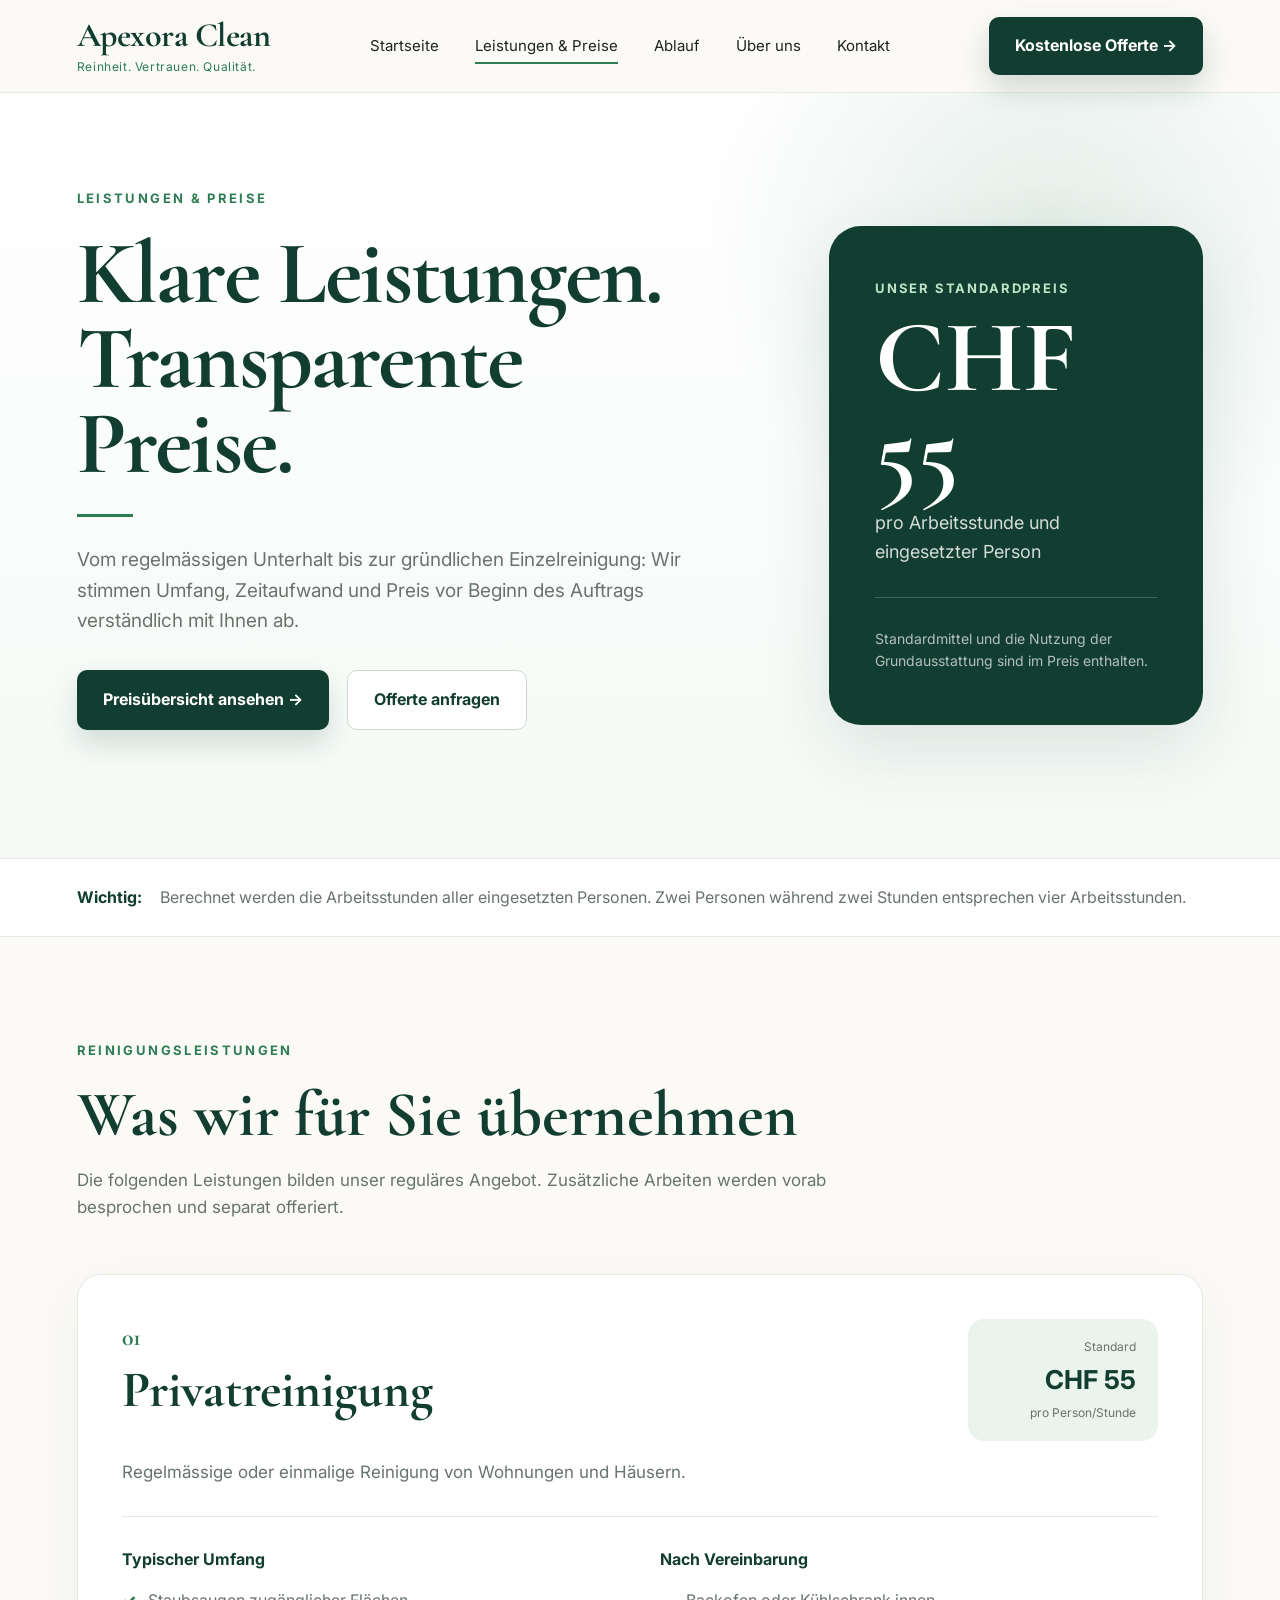
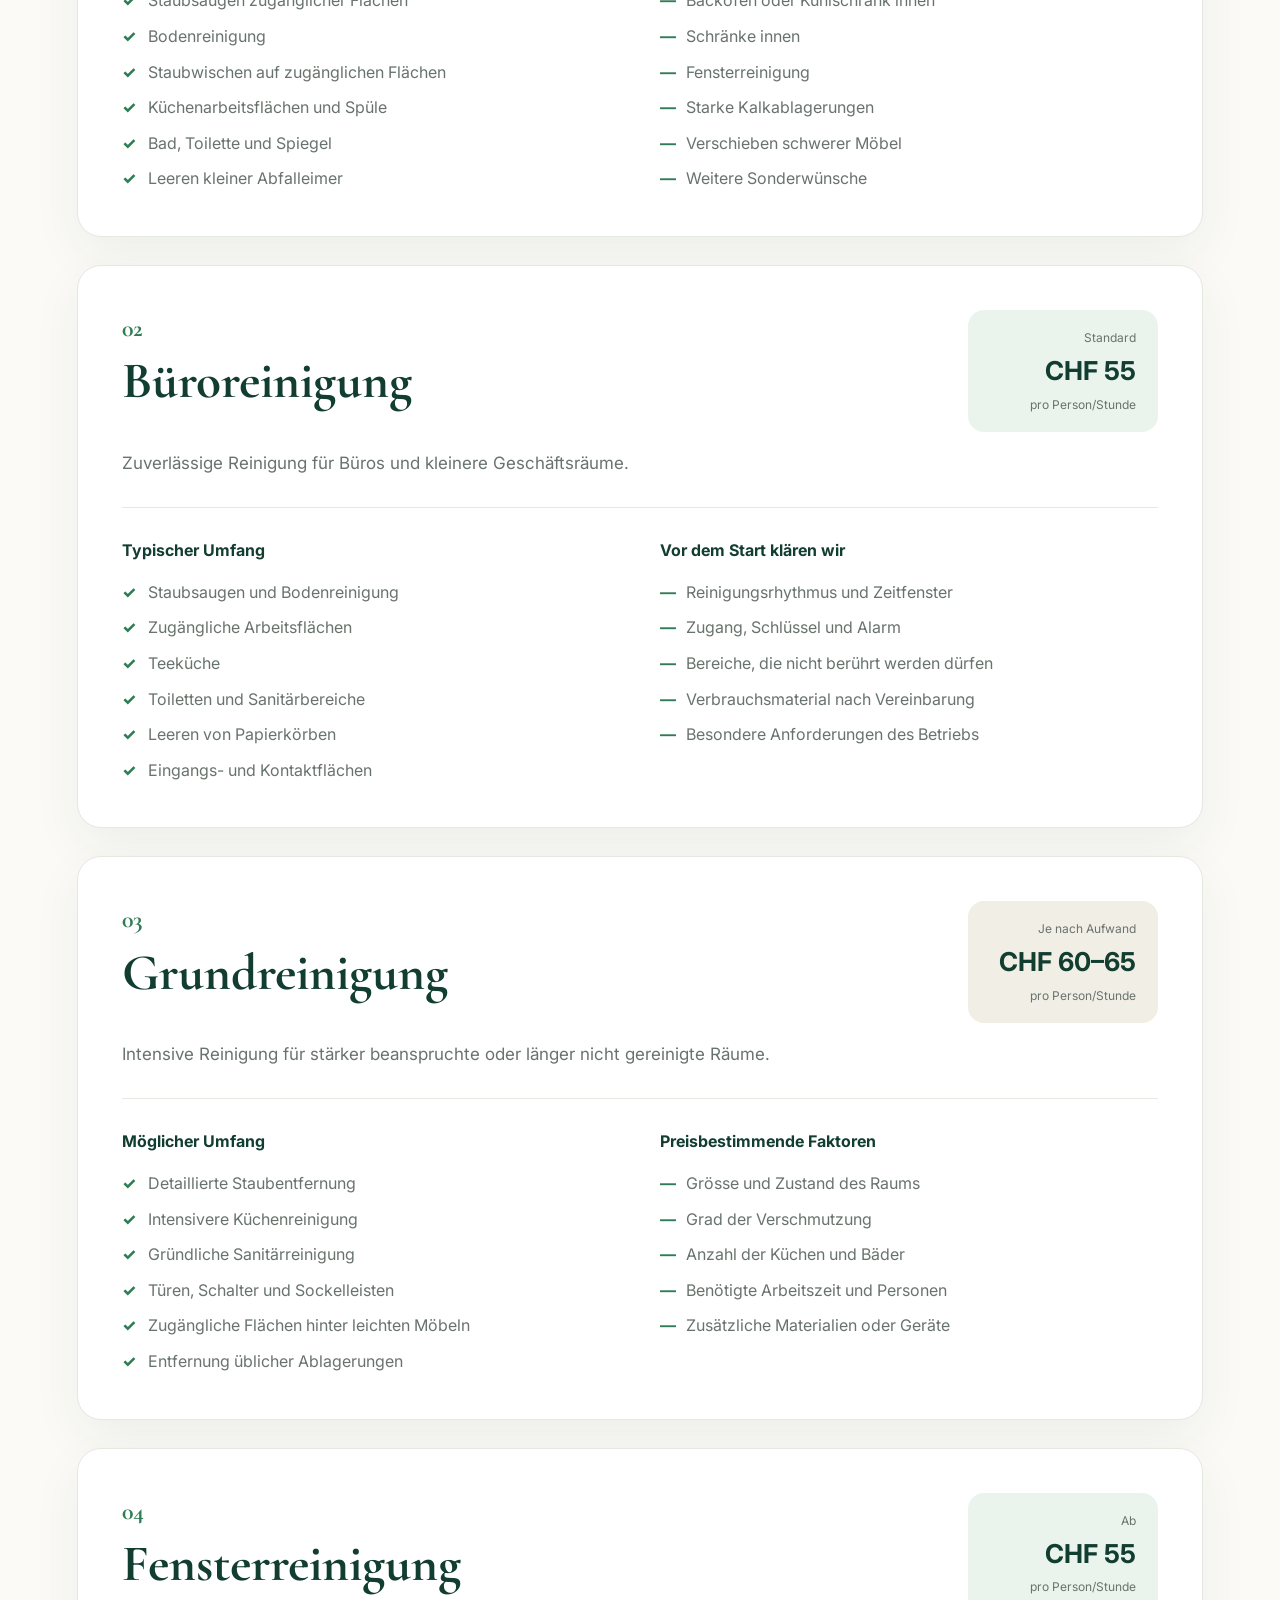
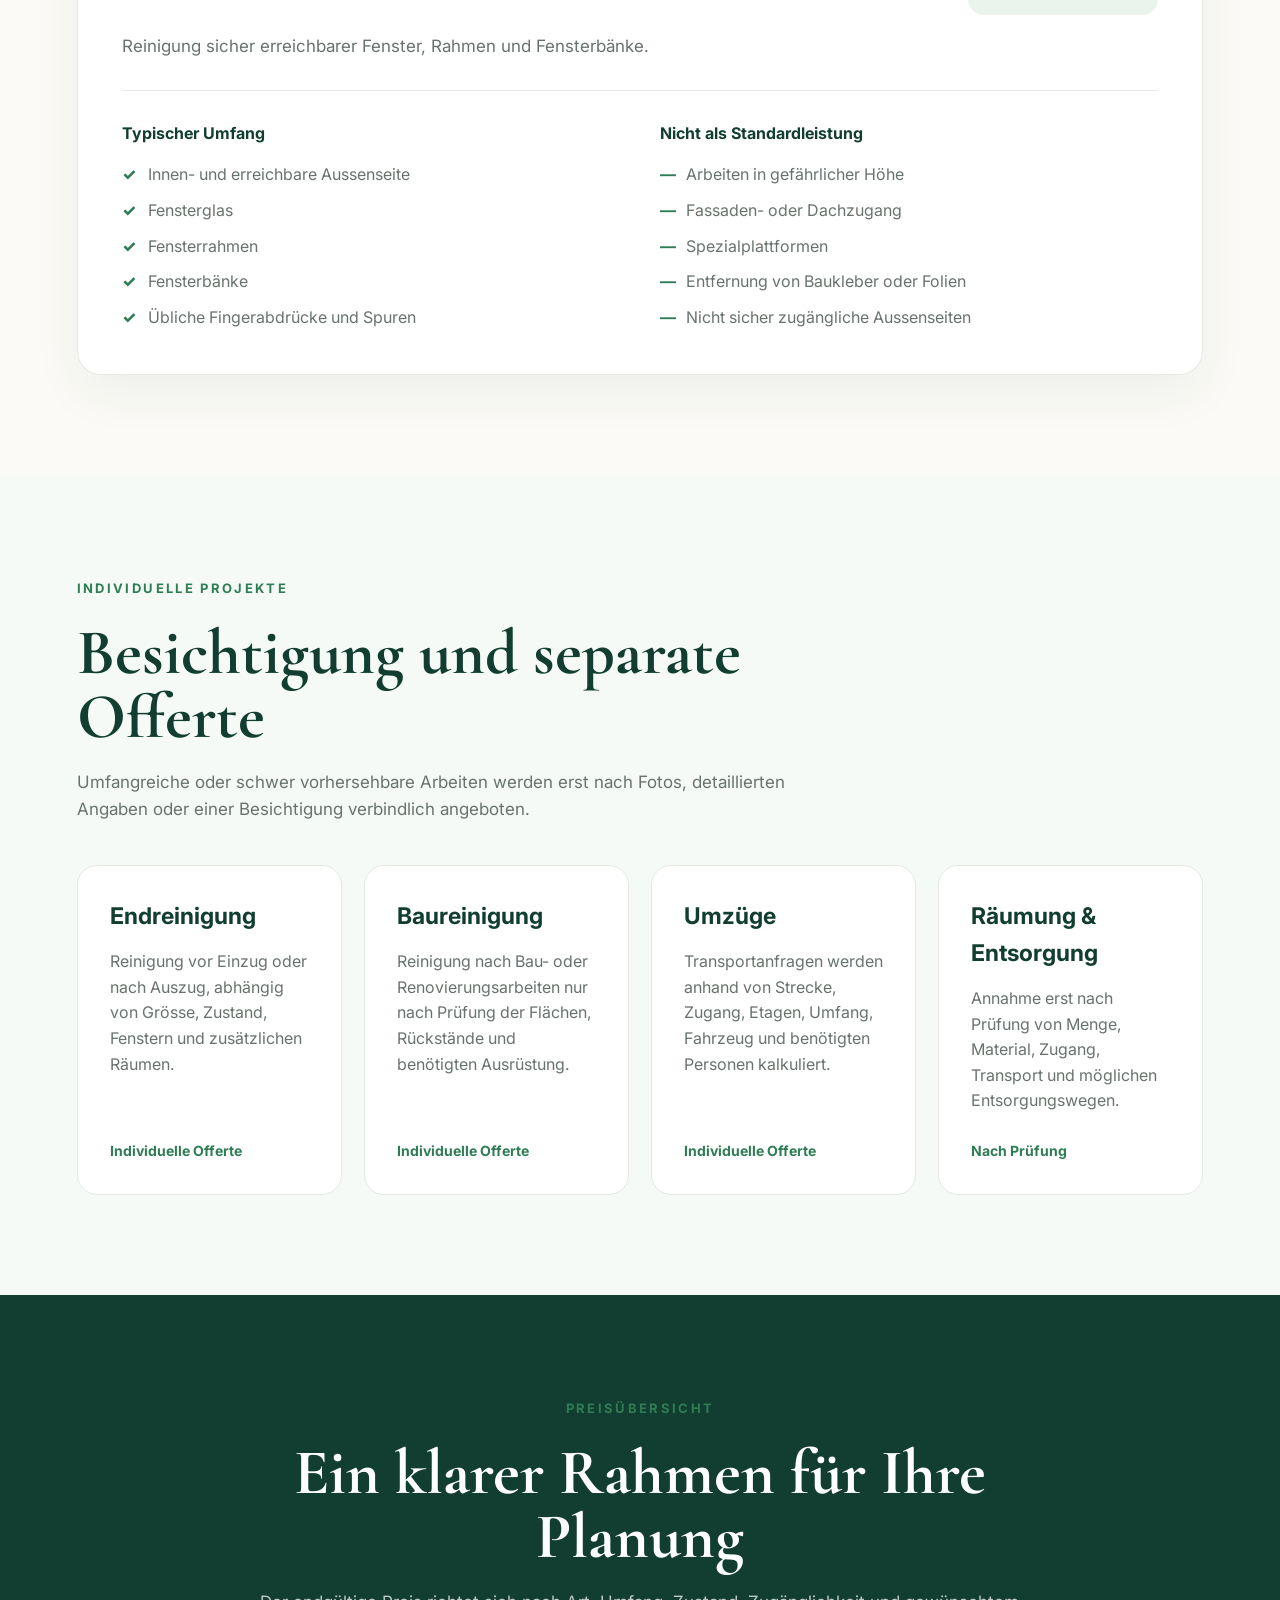
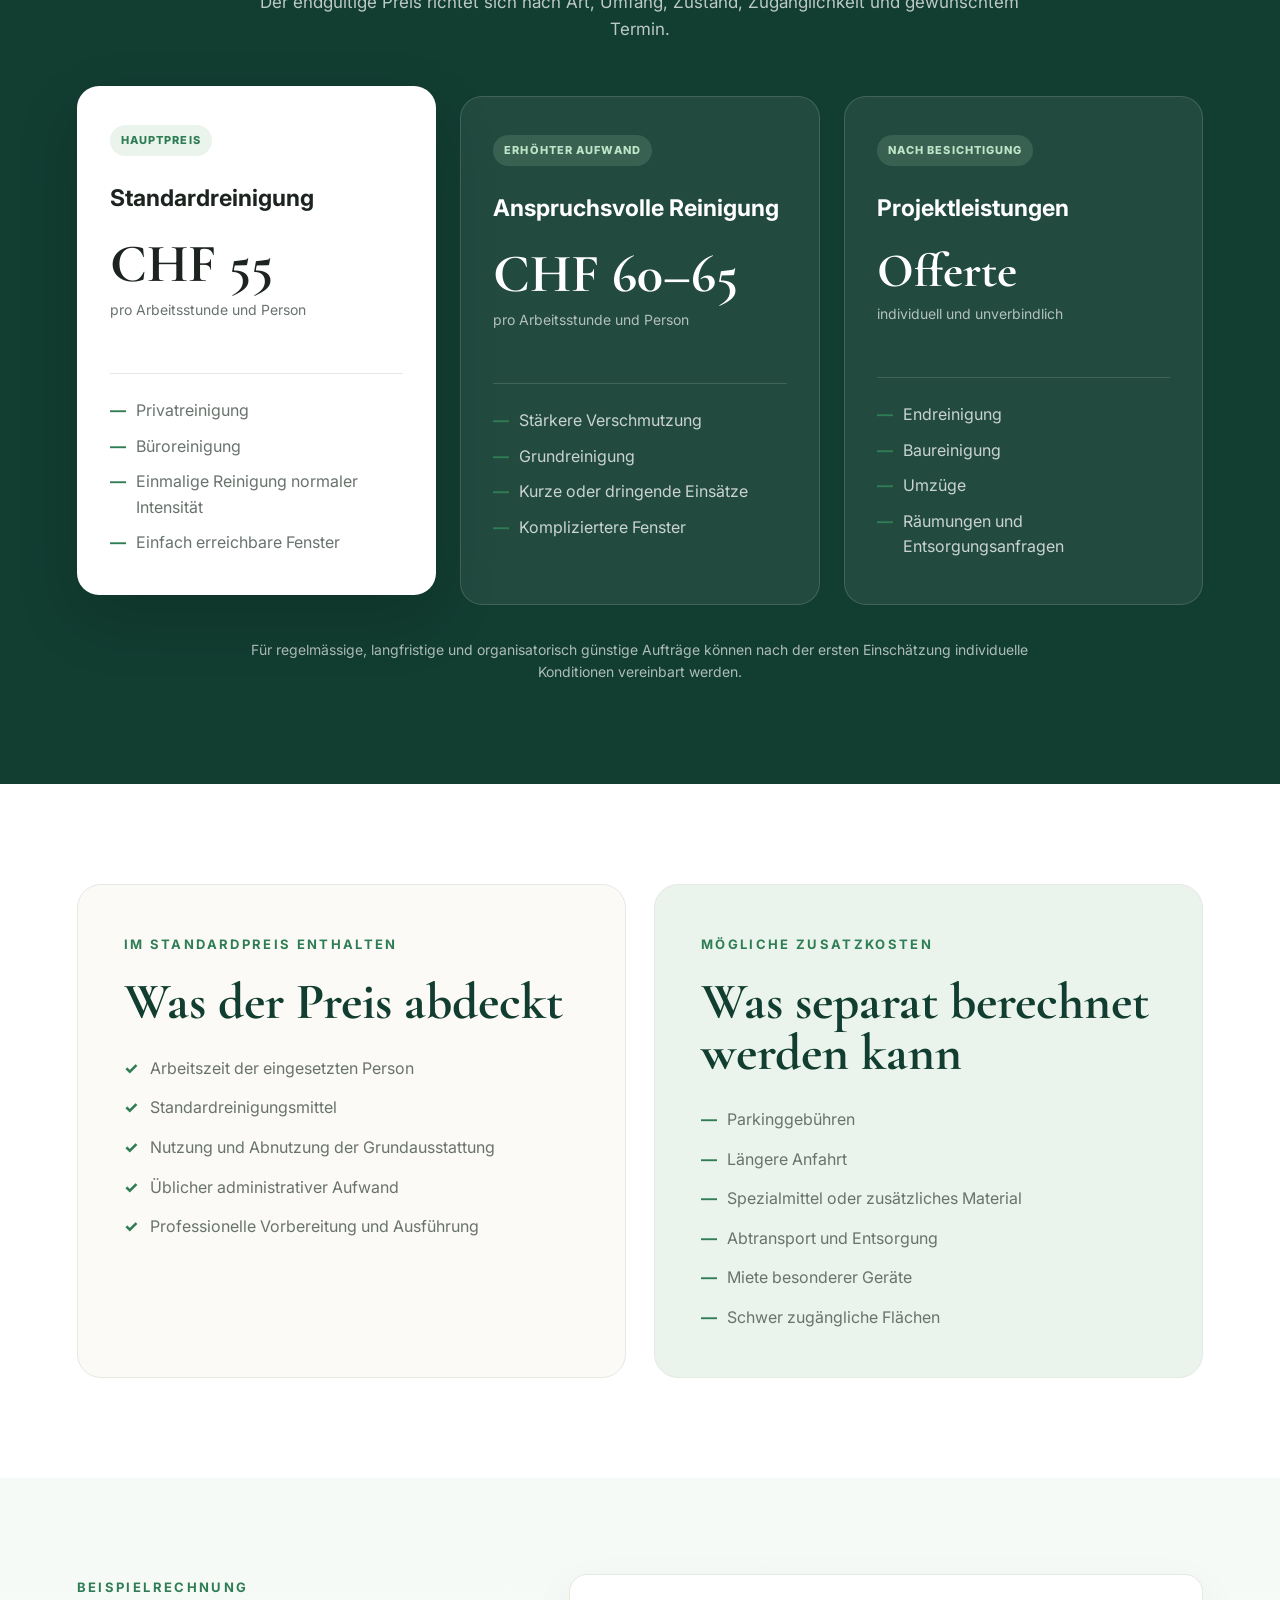
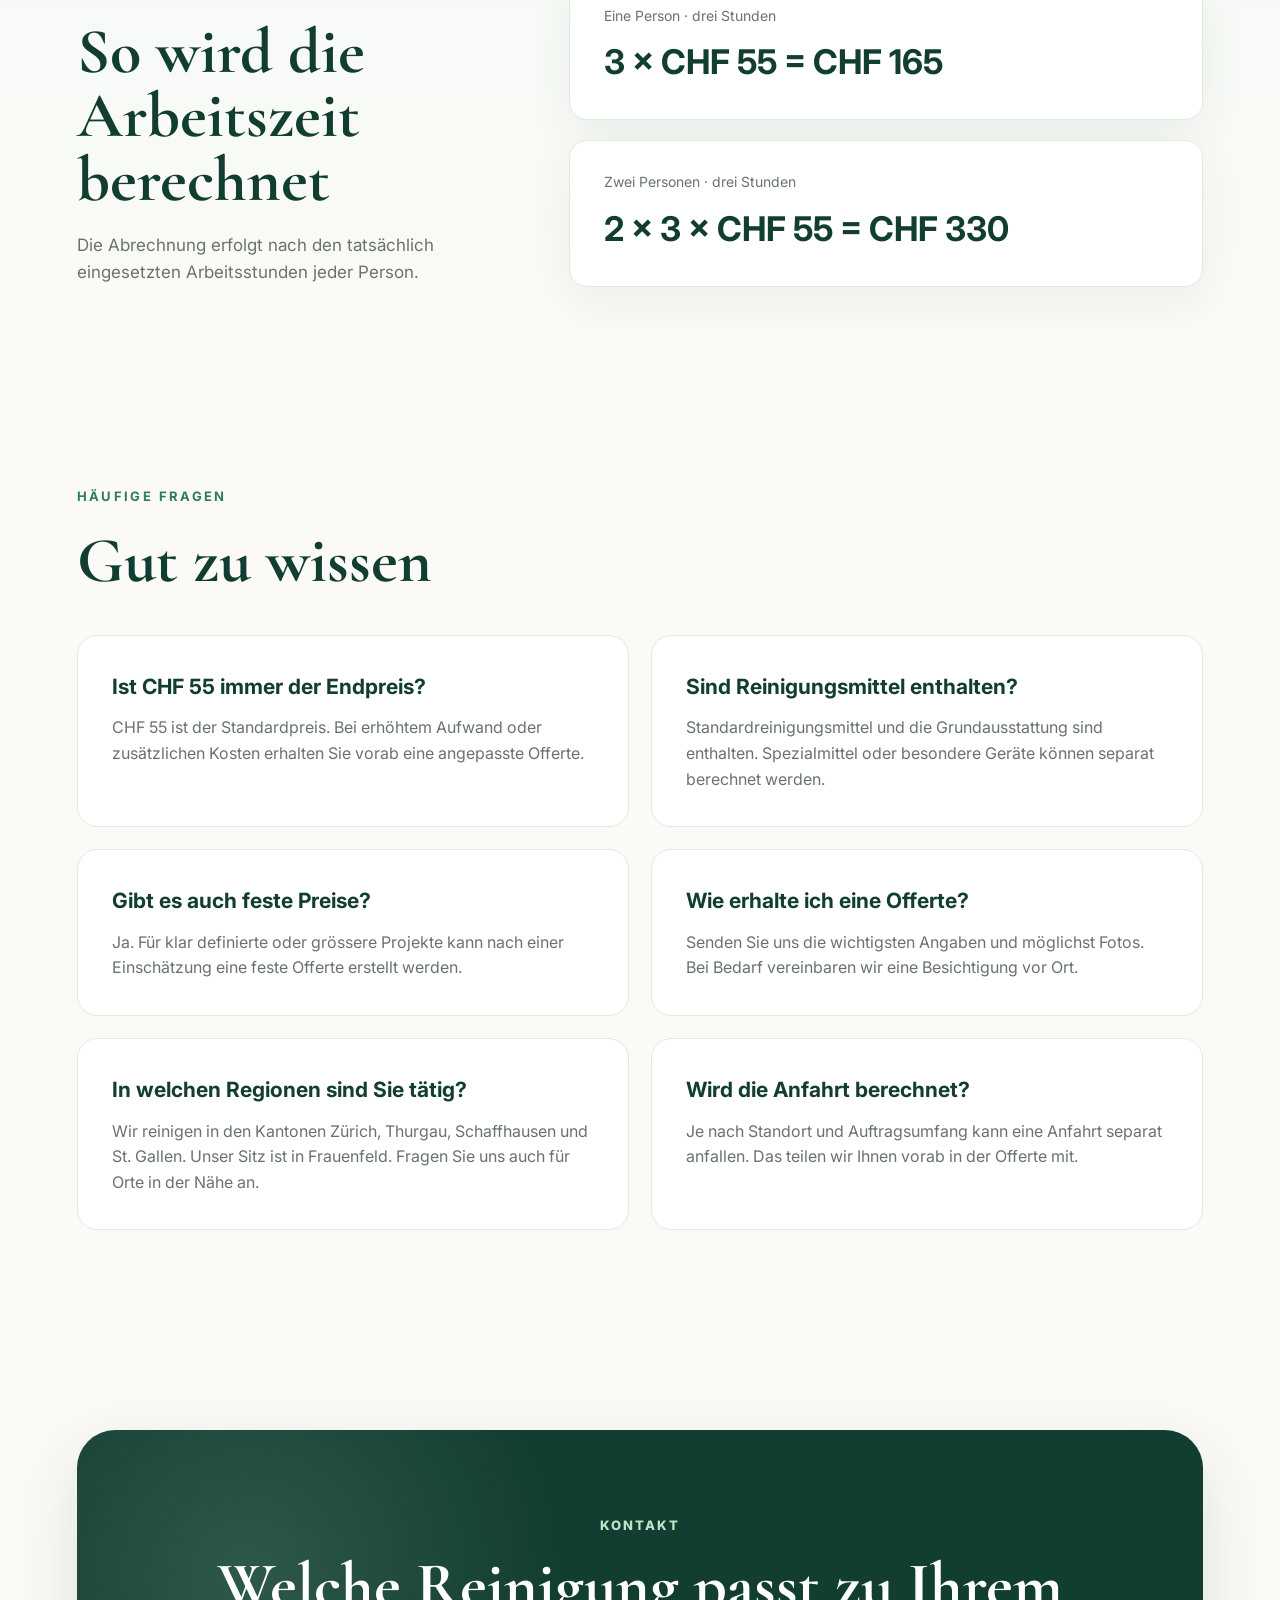
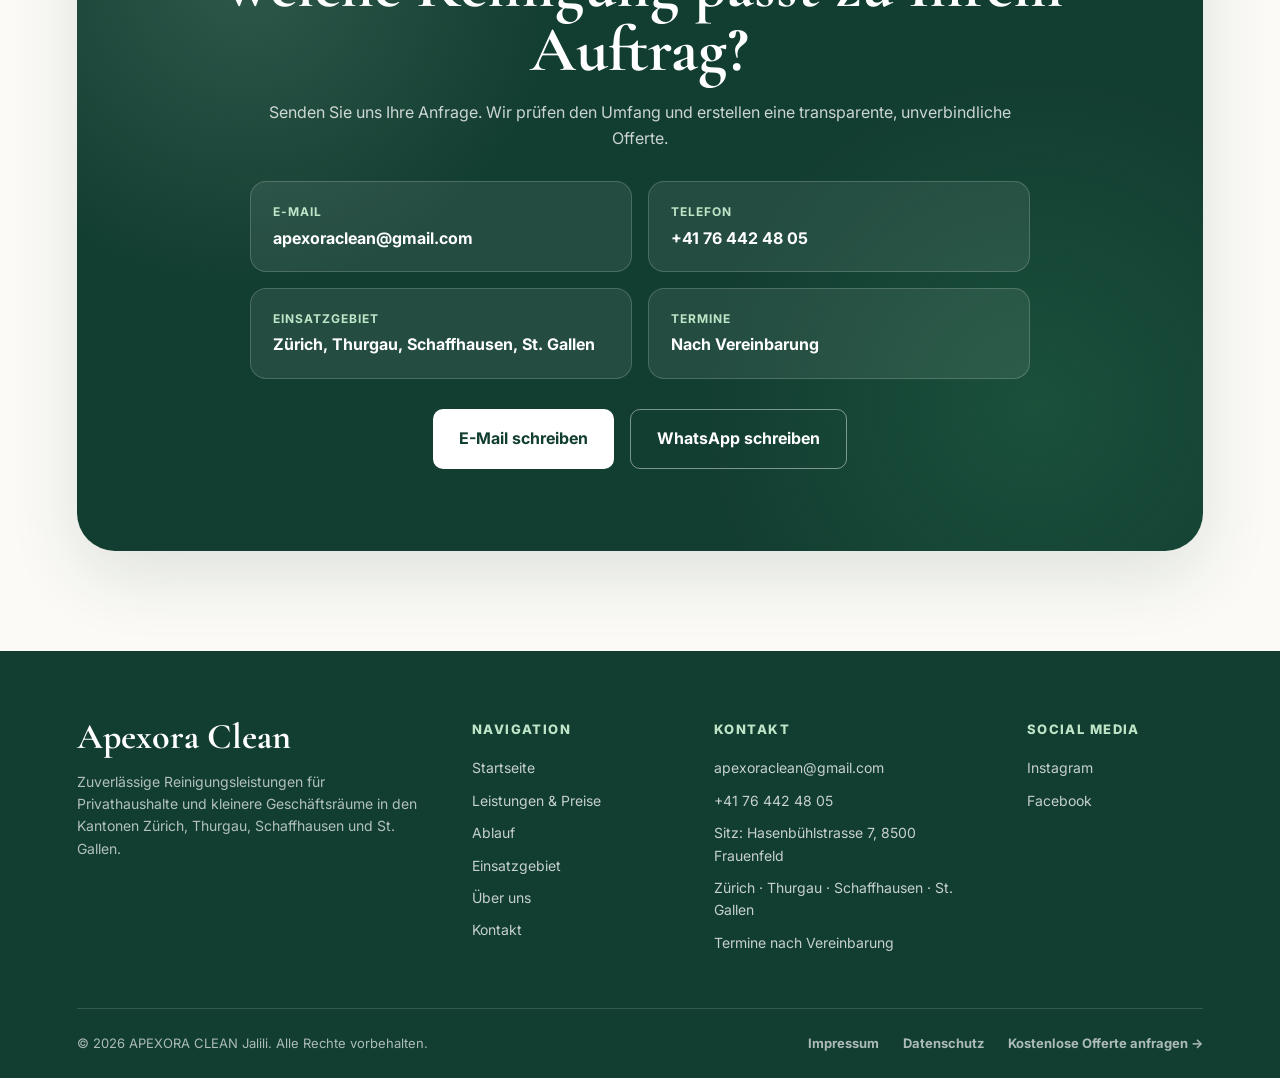
==== commit e6563e89: "Initial launch - Apexora Clean website" ====
--- a/leistungen.html
+++ b/leistungen.html
@@ -3,19 +3,32 @@
 <head>
   <meta charset="UTF-8">
   <meta name="viewport" content="width=device-width, initial-scale=1.0">
+  <link rel="icon" type="image/svg+xml" href="favicon.svg">
+  <link rel="icon" type="image/png" sizes="32x32" href="favicon-32.png">
+  <link rel="icon" type="image/png" sizes="16x16" href="favicon-16.png">
+  <link rel="apple-touch-icon" sizes="180x180" href="apple-touch-icon.png">
+
 
   <title>Leistungen & Preise | Apexora Clean</title>
 
   <meta
     name="description"
-    content="Entdecken Sie die Reinigungsleistungen und Preise von Apexora Clean: Privatreinigung, Büroreinigung, Grundreinigung, Fensterreinigung und individuelle Offerten."
+    content="Leistungen und Preise von Apexora Clean: Privatreinigung, Büroreinigung, Grundreinigung, Fensterreinigung und individuelle Offerten in Zürich, Thurgau, Schaffhausen und St. Gallen."
   >
   <meta name="theme-color" content="#123d31">
 
+  <link rel="preconnect" href="https://fonts.googleapis.com">
+  <link rel="preconnect" href="https://fonts.gstatic.com" crossorigin>
+  <link
+    rel="stylesheet"
+    href="https://fonts.googleapis.com/css2?family=Cormorant+Garamond:wght@500;600;700&family=Inter:wght@400;500;600;700;800&display=swap"
+  >
   <link rel="stylesheet" href="css/style.css">
 </head>
 
 <body>
+
+<a class="skip-link" href="#main">Zum Inhalt springen</a>
 
 <header class="header">
   <div class="container nav">
@@ -51,7 +64,7 @@
   </div>
 </header>
 
-<main>
+<main id="main">
 
   <section class="page-hero">
     <div class="container page-hero-grid">
@@ -524,6 +537,23 @@
           </p>
         </article>
 
+        <article class="faq-card">
+          <h3>In welchen Regionen sind Sie tätig?</h3>
+          <p>
+            Wir reinigen in den Kantonen Zürich, Thurgau, Schaffhausen und
+            St. Gallen. Unser Sitz ist in Frauenfeld. Fragen Sie uns auch
+            für Orte in der Nähe an.
+          </p>
+        </article>
+
+        <article class="faq-card">
+          <h3>Wird die Anfahrt berechnet?</h3>
+          <p>
+            Je nach Standort und Auftragsumfang kann eine Anfahrt separat
+            anfallen. Das teilen wir Ihnen vorab in der Offerte mit.
+          </p>
+        </article>
+
       </div>
 
     </div>
@@ -554,7 +584,7 @@
 
         <div class="contact-detail">
           <small>Einsatzgebiet</small>
-          <strong>Zürich und Umgebung</strong>
+          <strong>Zürich, Thurgau, Schaffhausen, St. Gallen</strong>
         </div>
 
         <div class="contact-detail">
@@ -565,7 +595,7 @@
 
       <div class="contact-actions">
         <a
-          href="mailto:apexoraclean@gmail.com?subject=Anfrage%20für%20eine%20Offerte"
+          href="mailto:apexoraclean@gmail.com?subject=Anfrage%20f%C3%BCr%20eine%20Offerte"
           class="btn contact-primary"
         >
           E-Mail schreiben
@@ -593,7 +623,8 @@
       <a href="index.html#start" class="footer-logo">Apexora Clean</a>
       <p>
         Zuverlässige Reinigungsleistungen für Privathaushalte und kleinere
-        Geschäftsräume in Zürich und Umgebung.
+        Geschäftsräume in den Kantonen Zürich, Thurgau, Schaffhausen
+        und St. Gallen.
       </p>
     </div>
 
@@ -602,6 +633,7 @@
       <a href="index.html#start">Startseite</a>
       <a href="leistungen.html">Leistungen &amp; Preise</a>
       <a href="index.html#prozess">Ablauf</a>
+      <a href="index.html#einsatzgebiet">Einsatzgebiet</a>
       <a href="index.html#about">Über uns</a>
       <a href="index.html#kontakt">Kontakt</a>
     </div>
@@ -610,7 +642,8 @@
       <h3>Kontakt</h3>
       <a href="mailto:apexoraclean@gmail.com">apexoraclean@gmail.com</a>
       <a href="tel:+41764424805">+41 76 442 48 05</a>
-      <span>Zürich und Umgebung</span>
+      <span>Sitz: Hasenbühlstrasse 7, 8500 Frauenfeld</span>
+      <span>Zürich · Thurgau · Schaffhausen · St. Gallen</span>
       <span>Termine nach Vereinbarung</span>
     </div>
 
@@ -635,8 +668,13 @@
   </div>
 
   <div class="container footer-bottom">
-    <p>© 2026 Apexora Clean. Alle Rechte vorbehalten.</p>
-    <a href="index.html#kontakt">Kostenlose Offerte anfragen →</a>
+    <p>© 2026 APEXORA CLEAN Jalili. Alle Rechte vorbehalten.</p>
+
+    <div class="footer-legal">
+      <a href="impressum.html">Impressum</a>
+      <a href="datenschutz.html">Datenschutz</a>
+      <a href="index.html#kontakt">Kostenlose Offerte anfragen →</a>
+    </div>
   </div>
 </footer>
 
--- a/css/style.css
+++ b/css/style.css
@@ -1,5 +1,3 @@
-@import url("https://fonts.googleapis.com/css2?family=Cormorant+Garamond:wght@500;600;700&family=Inter:wght@400;500;600;700;800&display=swap");
-
 :root {
   --green-dark: #123d31;
   --green-main: #2f7d54;
@@ -60,6 +58,23 @@
 .container {
   width: min(1320px, 88%);
   margin: 0 auto;
+}
+
+.skip-link {
+  position: absolute;
+  top: -80px;
+  left: 16px;
+  z-index: 200;
+  padding: 12px 18px;
+  border-radius: 10px;
+  background: var(--green-dark);
+  color: var(--white);
+  font-weight: 700;
+  transition: top 0.2s ease;
+}
+
+.skip-link:focus {
+  top: 12px;
 }
 
 /* HEADER */
@@ -366,6 +381,7 @@
       rgba(18, 61, 49, 0.08)
     ),
     url("../slike/logo.png");
+  background-color: var(--green-soft);
   background-size: cover;
   background-position: center;
   box-shadow: var(--shadow);
@@ -1254,6 +1270,13 @@
   border-top: 1px solid rgba(255, 255, 255, 0.14);
 }
 
+.footer-legal {
+  display: flex;
+  flex-wrap: wrap;
+  justify-content: flex-end;
+  gap: 8px 24px;
+}
+
 .footer-bottom p,
 .footer-bottom a {
   color: rgba(255, 255, 255, 0.65);
@@ -1262,6 +1285,116 @@
 
 .footer-bottom a {
   font-weight: 700;
+}
+
+/* REGIONS */
+
+.regions {
+  padding: 96px 0;
+  background: var(--green-pale);
+  border-top: 1px solid var(--line);
+}
+
+.regions .section-heading h2 {
+  font-size: clamp(40px, 4.4vw, 64px);
+}
+
+.region-grid {
+  display: grid;
+  grid-template-columns: repeat(4, 1fr);
+  gap: 22px;
+}
+
+.region-card {
+  position: relative;
+  padding: 34px 30px;
+  border: 1px solid var(--line);
+  border-top: 4px solid var(--green-main);
+  border-radius: 18px;
+  background: var(--white);
+  box-shadow: 0 18px 50px rgba(18, 61, 49, 0.06);
+  transition:
+    transform 0.25s ease,
+    box-shadow 0.25s ease;
+}
+
+.region-card:hover {
+  transform: translateY(-4px);
+  box-shadow: var(--shadow);
+}
+
+.region-card h3 {
+  margin-bottom: 10px;
+  color: var(--green-dark);
+  font-family: "Cormorant Garamond", serif;
+  font-size: 34px;
+  line-height: 1;
+}
+
+.region-card p {
+  color: var(--muted);
+  font-size: 15px;
+}
+
+.region-tag {
+  display: inline-flex;
+  margin-bottom: 14px;
+  padding: 5px 10px;
+  border-radius: 999px;
+  background: var(--green-soft);
+  color: var(--green-main);
+  font-size: 11px;
+  font-weight: 800;
+  letter-spacing: 0.1em;
+  text-transform: uppercase;
+}
+
+.regions .services-note {
+  max-width: 900px;
+  margin-top: 34px;
+}
+
+/* LEGAL PAGES */
+
+.legal {
+  padding: 90px 0 110px;
+  background: var(--cream);
+}
+
+.legal-inner {
+  max-width: 820px;
+}
+
+.legal h1 {
+  margin-bottom: 14px;
+  font-family: "Cormorant Garamond", serif;
+  font-size: clamp(48px, 6vw, 76px);
+  line-height: 1;
+  color: var(--green-dark);
+}
+
+.legal-date {
+  margin-bottom: 30px;
+  color: var(--muted);
+  font-size: 14px;
+}
+
+.legal h2 {
+  margin: 38px 0 10px;
+  color: var(--green-dark);
+  font-size: 20px;
+}
+
+.legal p {
+  margin-bottom: 12px;
+  color: var(--muted);
+}
+
+.legal a {
+  color: var(--green-main);
+  font-weight: 600;
+  text-decoration: underline;
+  text-underline-offset: 3px;
 }
 
 /* ANIMATION */
@@ -1279,6 +1412,10 @@
   transform: translateY(0);
 }
 
+.featured-pricing.show {
+  transform: translateY(-10px);
+}
+
 /* RESPONSIVE */
 
 @media (max-width: 1160px) {
@@ -1290,7 +1427,8 @@
     padding: 14px 19px;
   }
 
-  .project-grid {
+  .project-grid,
+  .region-grid {
     grid-template-columns: repeat(2, 1fr);
   }
 }
@@ -1417,7 +1555,8 @@
     grid-template-columns: 1fr;
   }
 
-  .featured-pricing {
+  .featured-pricing,
+  .featured-pricing.show {
     transform: none;
   }
 
@@ -1445,7 +1584,8 @@
   }
 
   .project-grid,
-  .faq-grid {
+  .faq-grid,
+  .region-grid {
     grid-template-columns: 1fr;
   }
 
@@ -1539,6 +1679,8 @@
   }
 
   .services,
+  .regions,
+  .legal,
   .about,
   .process,
   .contact,
@@ -1602,6 +1744,10 @@
     flex-direction: column;
     gap: 10px;
   }
+
+  .footer-legal {
+    justify-content: flex-start;
+  }
 }
 
 @media (prefers-reduced-motion: reduce) {
